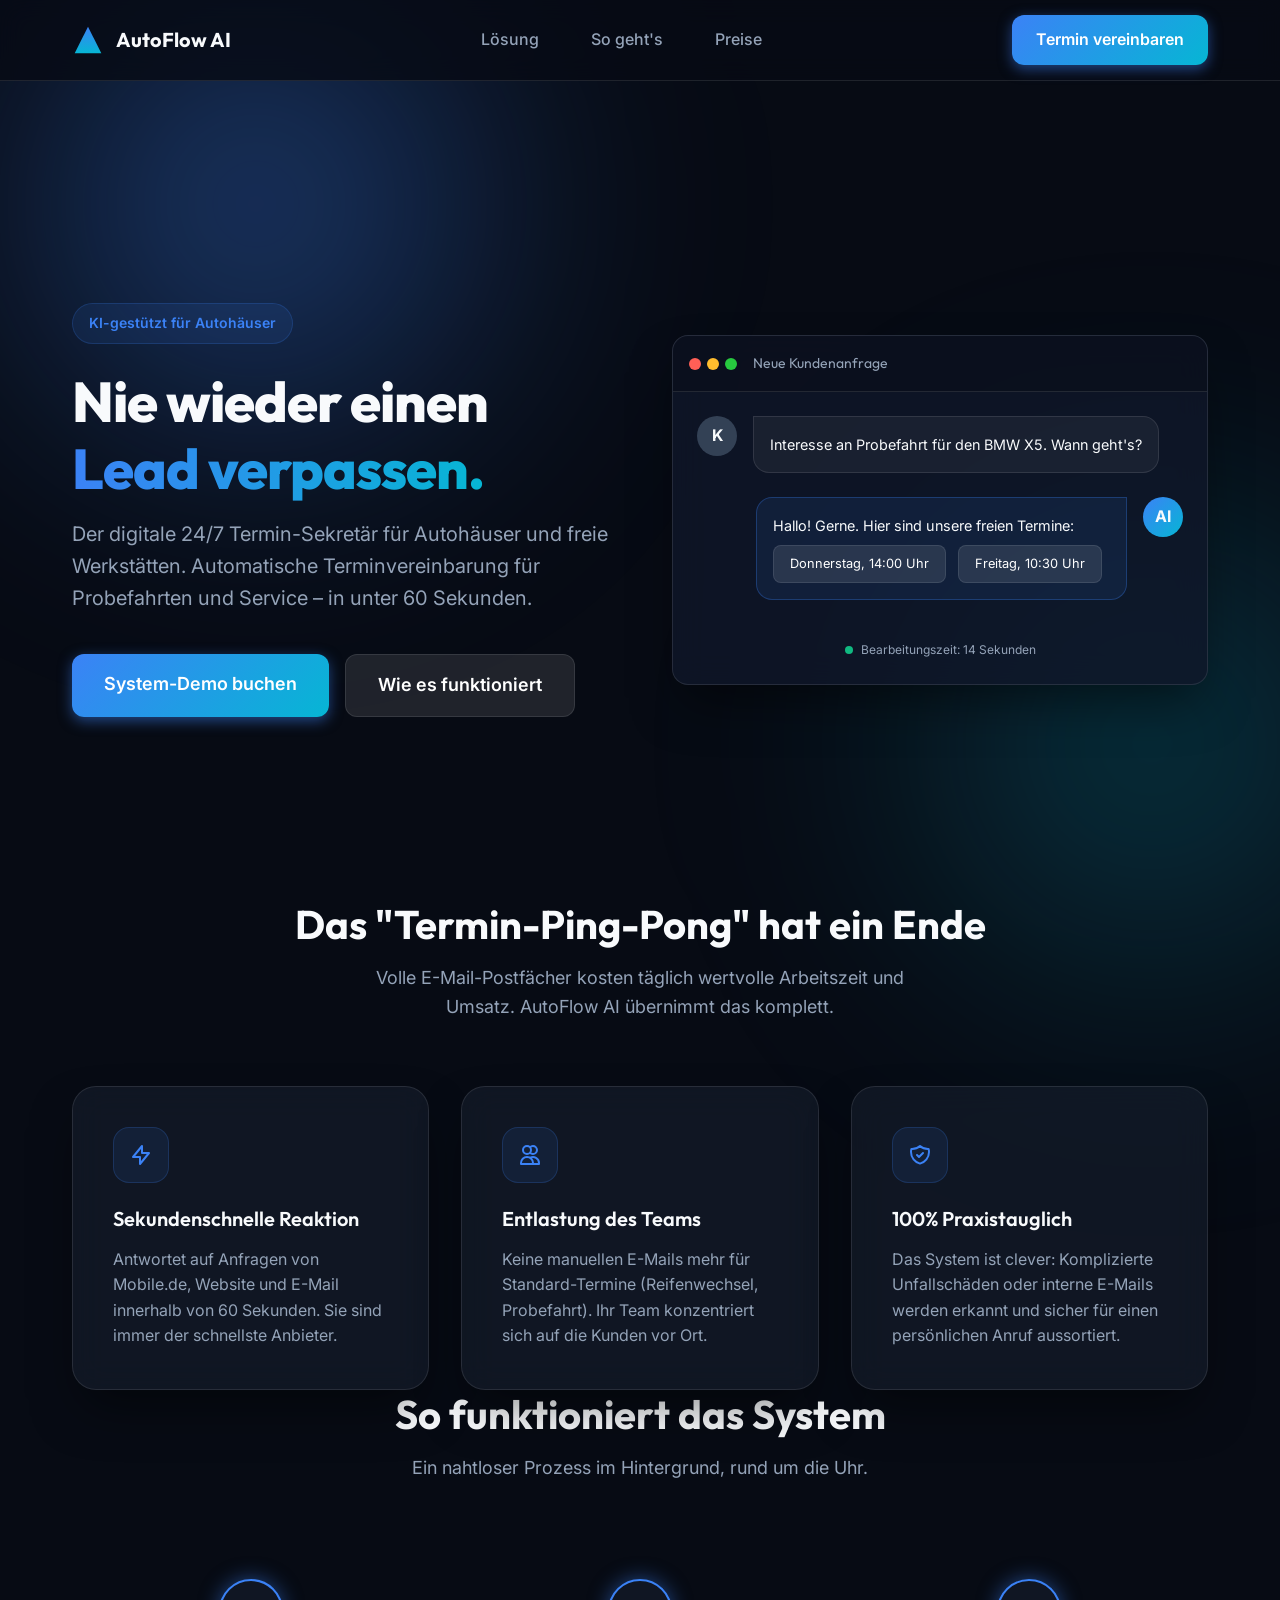
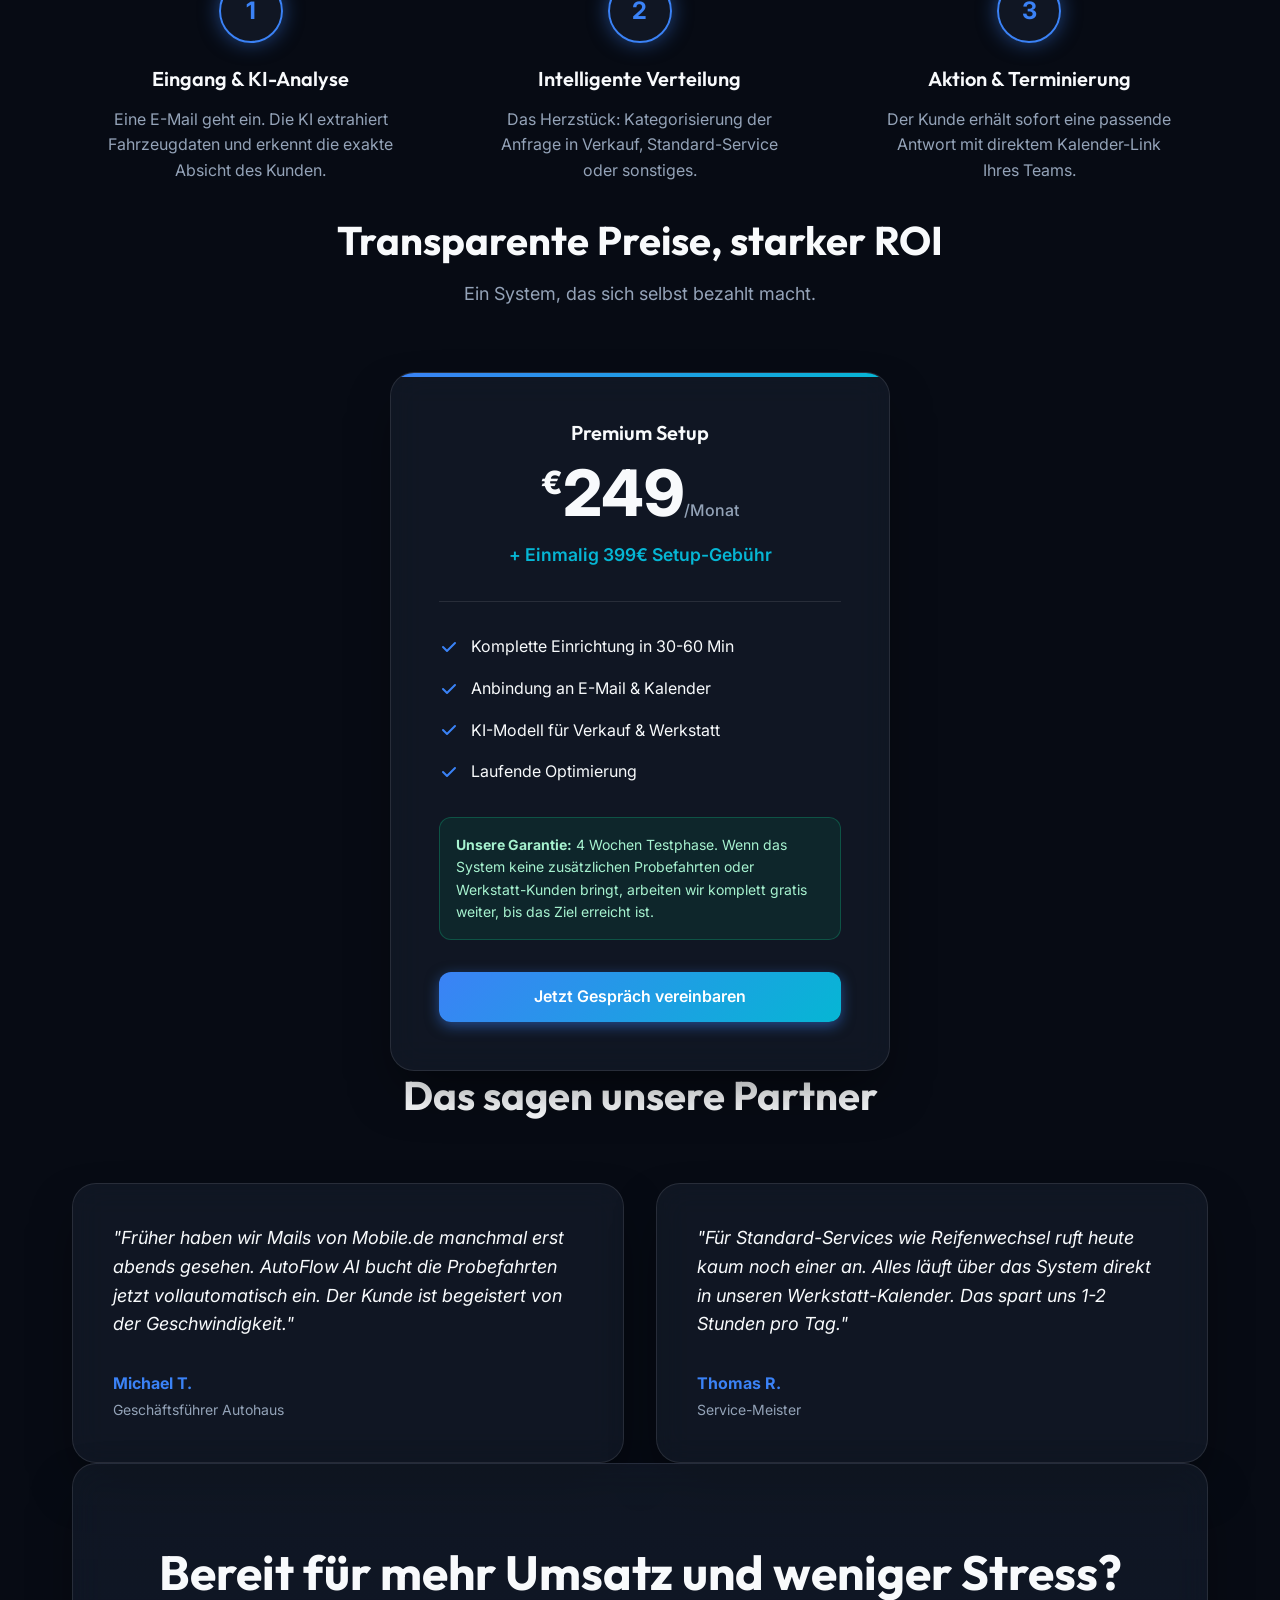
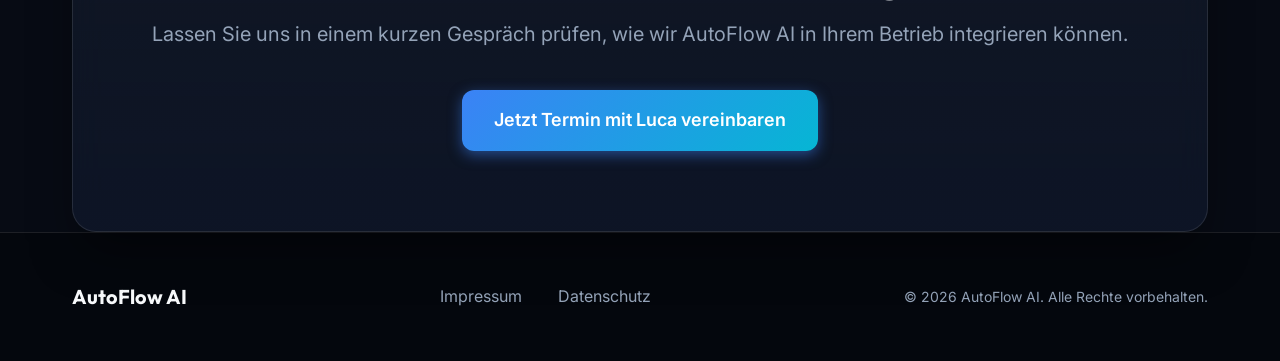
==== index.html @ 1776cad3 "SEO optimization and legal pages update" ====
<!DOCTYPE html>
<html lang="de">
<head>
    <meta charset="UTF-8">
    <meta name="viewport" content="width=device-width, initial-scale=1.0">
    <title>AutoFlow AI | Ihr digitaler 24/7 Termin-Sekretär</title>
    <meta name="description" content="AutoFlow AI ist die smarte Automatisierungslösung für Autohäuser und Meisterwerkstätten. Keine verlorenen Leads mehr durch intelligente E-Mail-Analysen.">
    <link rel="preconnect" href="https://fonts.googleapis.com">
    <link rel="preconnect" href="https://fonts.gstatic.com" crossorigin>
    <link href="https://fonts.googleapis.com/css2?family=Inter:wght@300;400;500;600;700&family=Outfit:wght@400;600;800&display=swap" rel="stylesheet">
    <link rel="stylesheet" href="style.css">

    <!-- SEO & Google Search Optimization -->
    <link rel="canonical" href="https://autoflow-ai.de">
    <script type="application/ld+json">
    {
      "@context": "https://schema.org",
      "@type": "Organization",
      "name": "AutoFlow AI",
      "alternateName": "Auto Flow AI",
      "url": "https://autoflow-ai.de",
      "logo": "https://autoflow-ai.de/autoflow_ai_logo.svg",
      "description": "AutoFlow AI ist die smarte Automatisierungslösung für Autohäuser und Meisterwerkstätten. Der digitale 24/7 Termin-Sekretär für automatische Terminvereinbarung.",
      "contactPoint": {
        "@type": "ContactPoint",
        "telephone": "",
        "contactType": "customer service",
        "areaServed": "DE",
        "availableLanguage": "German"
      },
      "sameAs": [
        "https://www.linkedin.com/company/autoflow-ai"
      ]
    }
    </script>
</head>
<body>
    <div class="blob-bg"></div>
    <div class="blob-bg blob-2"></div>

    <header class="navbar">
        <div class="container nav-container">
            <div class="logo">
                <svg width="32" height="32" viewBox="0 0 24 24" fill="none" xmlns="http://www.w3.org/2000/svg">
                    <path d="M12 2L2 22H22L12 2Z" fill="url(#paint0_linear)"/>
                    <defs>
                        <linearGradient id="paint0_linear" x1="12" y1="2" x2="12" y2="22" gradientUnits="userSpaceOnUse">
                            <stop stop-color="#3B82F6"/>
                            <stop offset="1" stop-color="#06B6D4"/>
                        </linearGradient>
                    </defs>
                </svg>
                <span>AutoFlow AI</span>
            </div>
            <nav class="nav-links">
                <a href="#loesung">Lösung</a>
                <a href="#funktion">So geht's</a>
                <a href="#preise">Preise</a>
            </nav>
            <a href="https://calendar.app.google/Ag5k2eun6pRYk6rY8" target="_blank" class="btn btn-primary">Termin vereinbaren</a>
        </div>
    </header>

    <main>
        <!-- Hero Section -->
        <section class="hero container">
            <div class="hero-content">
                <div class="badge">KI-gestützt für Autohäuser</div>
                <h1>Nie wieder einen <span class="text-gradient">Lead verpassen.</span></h1>
                <p>Der digitale 24/7 Termin-Sekretär für Autohäuser und freie Werkstätten. Automatische Terminvereinbarung für Probefahrten und Service – in unter 60 Sekunden.</p>
                <div class="hero-buttons">
                    <a href="https://calendar.app.google/Ag5k2eun6pRYk6rY8" target="_blank" class="btn btn-primary btn-large">System-Demo buchen</a>
                    <a href="#funktion" class="btn btn-secondary btn-large">Wie es funktioniert</a>
                </div>
            </div>
            <div class="hero-visual">
                <div class="glass-panel main-panel">
                    <div class="panel-header">
                        <div class="dots"><span></span><span></span><span></span></div>
                        <div class="title">Neue Kundenanfrage</div>
                    </div>
                    <div class="panel-body">
                        <div class="message incoming">
                            <div class="avatar">K</div>
                            <div class="text">Interesse an Probefahrt für den BMW X5. Wann geht's?</div>
                        </div>
                        <div class="message outgoing">
                            <div class="avatar ai">AI</div>
                            <div class="text">
                                Hallo! Gerne. Hier sind unsere freien Termine:<br>
                                <a href="#" class="inline-btn">Donnerstag, 14:00 Uhr</a>
                                <a href="#" class="inline-btn">Freitag, 10:30 Uhr</a>
                            </div>
                        </div>
                        <div class="status-indicator">
                            <span class="pulse"></span> Bearbeitungszeit: 14 Sekunden
                        </div>
                    </div>
                </div>
            </div>
        </section>

        <!-- Problem & Solution Section -->
        <section id="loesung" class="solution container">
            <div class="section-heading text-center">
                <h2>Das "Termin-Ping-Pong" hat ein Ende</h2>
                <p>Volle E-Mail-Postfächer kosten täglich wertvolle Arbeitszeit und Umsatz. AutoFlow AI übernimmt das komplett.</p>
            </div>
            
            <div class="grid features-grid">
                <div class="glass-card">
                    <div class="icon-wrapper">
                        <svg width="24" height="24" fill="none" stroke="currentColor" viewBox="0 0 24 24"><path stroke-linecap="round" stroke-linejoin="round" stroke-width="2" d="M13 10V3L4 14h7v7l9-11h-7z"></path></svg>
                    </div>
                    <h3>Sekundenschnelle Reaktion</h3>
                    <p>Antwortet auf Anfragen von Mobile.de, Website und E-Mail innerhalb von 60 Sekunden. Sie sind immer der schnellste Anbieter.</p>
                </div>
                <div class="glass-card">
                    <div class="icon-wrapper">
                        <svg width="24" height="24" fill="none" stroke="currentColor" viewBox="0 0 24 24"><path stroke-linecap="round" stroke-linejoin="round" stroke-width="2" d="M12 4.354a4 4 0 110 5.292M15 21H3v-1a6 6 0 0112 0v1zm0 0h6v-1a6 6 0 00-9-5.197M13 7a4 4 0 11-8 0 4 4 0 018 0z"></path></svg>
                    </div>
                    <h3>Entlastung des Teams</h3>
                    <p>Keine manuellen E-Mails mehr für Standard-Termine (Reifenwechsel, Probefahrt). Ihr Team konzentriert sich auf die Kunden vor Ort.</p>
                </div>
                <div class="glass-card">
                    <div class="icon-wrapper">
                        <svg width="24" height="24" fill="none" stroke="currentColor" viewBox="0 0 24 24"><path stroke-linecap="round" stroke-linejoin="round" stroke-width="2" d="M9 12l2 2 4-4m5.618-4.016A11.955 11.955 0 0112 2.944a11.955 11.955 0 01-8.618 3.04A12.02 12.02 0 003 9c0 5.591 3.824 10.29 9 11.622 5.176-1.332 9-6.03 9-11.622 0-1.042-.133-2.052-.382-3.016z"></path></svg>
                    </div>
                    <h3>100% Praxistauglich</h3>
                    <p>Das System ist clever: Komplizierte Unfallschäden oder interne E-Mails werden erkannt und sicher für einen persönlichen Anruf aussortiert.</p>
                </div>
            </div>
        </section>

        <!-- How it works -->
        <section id="funktion" class="how-it-works container">
            <div class="section-heading text-center">
                <h2>So funktioniert das System</h2>
                <p>Ein nahtloser Prozess im Hintergrund, rund um die Uhr.</p>
            </div>
            <div class="steps-container">
                <div class="step">
                    <div class="step-number">1</div>
                    <h3>Eingang & KI-Analyse</h3>
                    <p>Eine E-Mail geht ein. Die KI extrahiert Fahrzeugdaten und erkennt die exakte Absicht des Kunden.</p>
                </div>
                <div class="step">
                    <div class="step-number">2</div>
                    <h3>Intelligente Verteilung</h3>
                    <p>Das Herzstück: Kategorisierung der Anfrage in Verkauf, Standard-Service oder sonstiges.</p>
                </div>
                <div class="step">
                    <div class="step-number">3</div>
                    <h3>Aktion & Terminierung</h3>
                    <p>Der Kunde erhält sofort eine passende Antwort mit direktem Kalender-Link Ihres Teams.</p>
                </div>
            </div>
        </section>

        <!-- Pricing Section -->
        <section id="preise" class="pricing container">
            <div class="section-heading text-center">
                <h2>Transparente Preise, starker ROI</h2>
                <p>Ein System, das sich selbst bezahlt macht.</p>
            </div>
            
            <div class="pricing-card glass-card text-center">
                <div class="pricing-header">
                    <h3>Premium Setup</h3>
                    <div class="price"><span class="currency">€</span>249<span class="period">/Monat</span></div>
                    <div class="setup-fee">+ Einmalig 399€ Setup-Gebühr</div>
                </div>
                <ul class="pricing-features">
                    <li><svg width="20" height="20" fill="currentColor" viewBox="0 0 20 20"><path fill-rule="evenodd" d="M16.707 5.293a1 1 0 010 1.414l-8 8a1 1 0 01-1.414 0l-4-4a1 1 0 011.414-1.414L8 12.586l7.293-7.293a1 1 0 011.414 0z" clip-rule="evenodd"></path></svg> Komplette Einrichtung in 30-60 Min</li>
                    <li><svg width="20" height="20" fill="currentColor" viewBox="0 0 20 20"><path fill-rule="evenodd" d="M16.707 5.293a1 1 0 010 1.414l-8 8a1 1 0 01-1.414 0l-4-4a1 1 0 011.414-1.414L8 12.586l7.293-7.293a1 1 0 011.414 0z" clip-rule="evenodd"></path></svg> Anbindung an E-Mail & Kalender</li>
                    <li><svg width="20" height="20" fill="currentColor" viewBox="0 0 20 20"><path fill-rule="evenodd" d="M16.707 5.293a1 1 0 010 1.414l-8 8a1 1 0 01-1.414 0l-4-4a1 1 0 011.414-1.414L8 12.586l7.293-7.293a1 1 0 011.414 0z" clip-rule="evenodd"></path></svg> KI-Modell für Verkauf & Werkstatt</li>
                    <li><svg width="20" height="20" fill="currentColor" viewBox="0 0 20 20"><path fill-rule="evenodd" d="M16.707 5.293a1 1 0 010 1.414l-8 8a1 1 0 01-1.414 0l-4-4a1 1 0 011.414-1.414L8 12.586l7.293-7.293a1 1 0 011.414 0z" clip-rule="evenodd"></path></svg> Laufende Optimierung</li>
                </ul>
                <div class="guarantee-box">
                    <strong>Unsere Garantie:</strong> 4 Wochen Testphase. Wenn das System keine zusätzlichen Probefahrten oder Werkstatt-Kunden bringt, arbeiten wir komplett gratis weiter, bis das Ziel erreicht ist.
                </div>
                <a href="https://calendar.app.google/Ag5k2eun6pRYk6rY8" target="_blank" class="btn btn-primary btn-full">Jetzt Gespräch vereinbaren</a>
            </div>
        </section>

        <!-- Testimonials -->
        <section class="testimonials container">
            <div class="section-heading text-center">
                <h2>Das sagen unsere Partner</h2>
            </div>
            <div class="grid testimonial-grid">
                <div class="glass-card testimonial-card">
                    <p>"Früher haben wir Mails von Mobile.de manchmal erst abends gesehen. AutoFlow AI bucht die Probefahrten jetzt vollautomatisch ein. Der Kunde ist begeistert von der Geschwindigkeit."</p>
                    <div class="author">
                        <div class="author-info">
                            <strong>Michael T.</strong>
                            <span>Geschäftsführer Autohaus</span>
                        </div>
                    </div>
                </div>
                <div class="glass-card testimonial-card">
                    <p>"Für Standard-Services wie Reifenwechsel ruft heute kaum noch einer an. Alles läuft über das System direkt in unseren Werkstatt-Kalender. Das spart uns 1-2 Stunden pro Tag."</p>
                    <div class="author">
                        <div class="author-info">
                            <strong>Thomas R.</strong>
                            <span>Service-Meister</span>
                        </div>
                    </div>
                </div>
            </div>
        </section>

        <!-- CTA Section -->
        <section class="final-cta text-center container">
            <div class="glass-card cta-card">
                <h2>Bereit für mehr Umsatz und weniger Stress?</h2>
                <p>Lassen Sie uns in einem kurzen Gespräch prüfen, wie wir AutoFlow AI in Ihrem Betrieb integrieren können.</p>
                <a href="https://calendar.app.google/Ag5k2eun6pRYk6rY8" target="_blank" class="btn btn-primary btn-large cta-bounce">Jetzt Termin mit Luca vereinbaren</a>
            </div>
        </section>
    </main>

    <footer>
        <div class="container footer-content">
            <div class="logo">
                <span>AutoFlow AI</span>
            </div>
            <div class="footer-links">
                <a href="impressum.html">Impressum</a>
                <a href="datenschutz.html">Datenschutz</a>
            </div>
            <p>&copy; 2026 AutoFlow AI. Alle Rechte vorbehalten.</p>
        </div>
    </footer>
</body>
</html>
---- style.css ----
:root {
    --bg-dark: #070B14;
    --bg-panel: rgba(15, 23, 42, 0.6);
    --bg-card: rgba(30, 41, 59, 0.4);
    
    --text-main: #F8FAFC;
    --text-muted: #94A3B8;
    
    --accent-primary: #3B82F6;
    --accent-secondary: #06B6D4;
    --accent-glow: rgba(59, 130, 246, 0.5);
    
    --border-color: rgba(255, 255, 255, 0.1);
    --border-highlight: rgba(255, 255, 255, 0.2);
    
    --font-sans: 'Inter', sans-serif;
    --font-heading: 'Outfit', sans-serif;
}

* {
    margin: 0;
    padding: 0;
    box-sizing: border-box;
}

body {
    font-family: var(--font-sans);
    background-color: var(--bg-dark);
    color: var(--text-main);
    line-height: 1.6;
    overflow-x: hidden;
    position: relative;
}

/* Background Blobs */
.blob-bg {
    position: fixed;
    top: -20%;
    left: -10%;
    width: 60vw;
    height: 60vw;
    border-radius: 50%;
    background: radial-gradient(circle, var(--accent-glow) 0%, transparent 60%);
    filter: blur(120px);
    z-index: -1;
    pointer-events: none;
}

.blob-2 {
    top: 40%;
    left: auto;
    right: -20%;
    background: radial-gradient(circle, rgba(6, 182, 212, 0.3) 0%, transparent 60%);
}

.container {
    max-width: 1200px;
    margin: 0 auto;
    padding: 0 2rem;
}

/* Typography */
h1, h2, h3 {
    font-family: var(--font-heading);
    line-height: 1.2;
    margin-bottom: 1rem;
}

h1 {
    font-size: 3.5rem;
    font-weight: 800;
    letter-spacing: -1px;
}

h2 {
    font-size: 2.5rem;
    font-weight: 700;
}

h3 {
    font-size: 1.25rem;
    font-weight: 600;
}

.text-gradient {
    background: linear-gradient(to right, var(--accent-primary), var(--accent-secondary));
    -webkit-background-clip: text;
    -webkit-text-fill-color: transparent;
    display: inline-block;
}

.text-center {
    text-align: center;
}

.section-heading {
    margin-bottom: 4rem;
}

.section-heading p {
    color: var(--text-muted);
    font-size: 1.125rem;
    max-width: 600px;
    margin: 0 auto;
}

/* Glassmorphism */
.glass-card, .glass-panel {
    background: var(--bg-card);
    backdrop-filter: blur(16px);
    -webkit-backdrop-filter: blur(16px);
    border: 1px solid var(--border-color);
    border-radius: 1.5rem;
    box-shadow: 0 25px 50px -12px rgba(0, 0, 0, 0.5);
    transition: transform 0.3s ease, border-color 0.3s ease;
}

.glass-card:hover {
    transform: translateY(-5px);
    border-color: var(--border-highlight);
}

/* Buttons */
.btn {
    display: inline-block;
    padding: 0.75rem 1.5rem;
    border-radius: 0.75rem;
    font-weight: 600;
    text-decoration: none;
    transition: all 0.3s ease;
    cursor: pointer;
    font-family: var(--font-sans);
    border: none;
}

.btn-primary {
    background: linear-gradient(135deg, var(--accent-primary), var(--accent-secondary));
    color: white;
    box-shadow: 0 4px 14px 0 var(--accent-glow);
}

.btn-primary:hover {
    box-shadow: 0 6px 20px rgba(6, 182, 212, 0.6);
    transform: translateY(-2px);
}

.btn-secondary {
    background: rgba(255, 255, 255, 0.1);
    color: white;
    border: 1px solid var(--border-color);
}

.btn-secondary:hover {
    background: rgba(255, 255, 255, 0.15);
    border-color: var(--border-highlight);
}

.btn-large {
    padding: 1rem 2rem;
    font-size: 1.125rem;
}

.btn-full {
    width: 100%;
    text-align: center;
}

/* Navbar */
.navbar {
    position: fixed;
    top: 0;
    width: 100%;
    z-index: 100;
    background: rgba(7, 11, 20, 0.8);
    backdrop-filter: blur(12px);
    border-bottom: 1px solid var(--border-color);
}

.nav-container {
    display: flex;
    justify-content: space-between;
    align-items: center;
    height: 80px;
}

.logo {
    display: flex;
    align-items: center;
    gap: 0.75rem;
    font-family: var(--font-heading);
    font-size: 1.25rem;
    font-weight: 700;
}

.nav-links a {
    color: var(--text-muted);
    text-decoration: none;
    margin: 0 1.5rem;
    font-weight: 500;
    transition: color 0.2s;
}

.nav-links a:hover {
    color: var(--text-main);
}

/* Sections */
section {
    padding: 6rem 0;
}

/* Hero Section */
.hero {
    display: grid;
    grid-template-columns: 1fr 1fr;
    gap: 4rem;
    align-items: center;
    min-height: 100vh;
    padding-top: 120px;
}

.badge {
    display: inline-block;
    padding: 0.5rem 1rem;
    background: rgba(59, 130, 246, 0.1);
    color: var(--accent-primary);
    border: 1px solid rgba(59, 130, 246, 0.2);
    border-radius: 2rem;
    font-size: 0.875rem;
    font-weight: 600;
    margin-bottom: 1.5rem;
}

.hero p {
    color: var(--text-muted);
    font-size: 1.25rem;
    margin-bottom: 2.5rem;
}

.hero-buttons {
    display: flex;
    gap: 1rem;
}

/* Hero Mockup Panel */
.main-panel {
    border-radius: 1rem;
    overflow: hidden;
    background: rgba(15, 23, 42, 0.8);
}

.panel-header {
    background: rgba(0, 0, 0, 0.2);
    padding: 1rem;
    display: flex;
    align-items: center;
    border-bottom: 1px solid var(--border-color);
}

.dots {
    display: flex;
    gap: 6px;
}

.dots span {
    width: 12px;
    height: 12px;
    border-radius: 50%;
    background: #ff5f56;
}
.dots span:nth-child(2) { background: #ffbd2e; }
.dots span:nth-child(3) { background: #27c93f; }

.panel-header .title {
    margin-left: 1rem;
    font-size: 0.875rem;
    color: var(--text-muted);
    font-family: var(--font-heading);
}

.panel-body {
    padding: 1.5rem;
    display: flex;
    flex-direction: column;
    gap: 1.5rem;
}

.message {
    display: flex;
    gap: 1rem;
}

.message .avatar {
    width: 40px;
    height: 40px;
    border-radius: 50%;
    background: #334155;
    display: flex;
    align-items: center;
    justify-content: center;
    font-weight: bold;
    flex-shrink: 0;
}

.message .avatar.ai {
    background: linear-gradient(135deg, var(--accent-primary), var(--accent-secondary));
}

.message .text {
    background: rgba(255, 255, 255, 0.05);
    padding: 1rem;
    border-radius: 0 1rem 1rem 1rem;
    font-size: 0.9rem;
    border: 1px solid var(--border-color);
}

.message.outgoing {
    flex-direction: row-reverse;
}

.message.outgoing .text {
    border-radius: 1rem 0 1rem 1rem;
    background: rgba(59, 130, 246, 0.1);
    border-color: rgba(59, 130, 246, 0.3);
}

.inline-btn {
    display: inline-block;
    padding: 0.5rem 1rem;
    background: rgba(255,255,255,0.1);
    border-radius: 0.5rem;
    text-decoration: none;
    color: white;
    margin-top: 0.5rem;
    margin-right: 0.5rem;
    font-size: 0.8rem;
    border: 1px solid var(--border-color);
}

.inline-btn:hover {
    background: var(--accent-primary);
    border-color: var(--accent-primary);
}

.status-indicator {
    display: flex;
    align-items: center;
    gap: 0.5rem;
    font-size: 0.75rem;
    color: var(--text-muted);
    align-self: center;
    margin-top: 1rem;
}

.pulse {
    width: 8px;
    height: 8px;
    background: #10B981;
    border-radius: 50%;
    box-shadow: 0 0 0 0 rgba(16, 185, 129, 0.7);
    animation: pulse 2s infinite;
}

@keyframes pulse {
    0% { box-shadow: 0 0 0 0 rgba(16, 185, 129, 0.7); }
    70% { box-shadow: 0 0 0 10px rgba(16, 185, 129, 0); }
    100% { box-shadow: 0 0 0 0 rgba(16, 185, 129, 0); }
}

/* Grid Layouts */
.grid {
    display: grid;
    gap: 2rem;
}

.features-grid {
    grid-template-columns: repeat(3, 1fr);
}

.glass-card {
    padding: 2.5rem;
}

.icon-wrapper {
    width: 56px;
    height: 56px;
    background: rgba(59, 130, 246, 0.1);
    border-radius: 1rem;
    display: flex;
    align-items: center;
    justify-content: center;
    color: var(--accent-primary);
    margin-bottom: 1.5rem;
    border: 1px solid rgba(59, 130, 246, 0.2);
}

.glass-card p {
    color: var(--text-muted);
}

/* How it works */
.steps-container {
    display: grid;
    grid-template-columns: repeat(3, 1fr);
    gap: 2rem;
    position: relative;
}

.step {
    text-align: center;
    position: relative;
    padding: 2rem;
}

.step-number {
    width: 64px;
    height: 64px;
    background: var(--bg-card);
    border: 2px solid var(--accent-primary);
    border-radius: 50%;
    display: flex;
    align-items: center;
    justify-content: center;
    font-size: 1.5rem;
    font-weight: 700;
    margin: 0 auto 1.5rem;
    color: var(--accent-primary);
    box-shadow: 0 0 20px var(--accent-glow);
}

.step p {
    color: var(--text-muted);
}

/* Pricing */
.pricing-card {
    max-width: 500px;
    margin: 0 auto;
    padding: 3rem;
    position: relative;
    overflow: hidden;
}

.pricing-card::before {
    content: '';
    position: absolute;
    top: 0;
    left: 0;
    right: 0;
    height: 4px;
    background: linear-gradient(to right, var(--accent-primary), var(--accent-secondary));
}

.pricing-header {
    margin-bottom: 2rem;
    padding-bottom: 2rem;
    border-bottom: 1px solid var(--border-color);
}

.pricing-header .price {
    font-size: 4rem;
    font-weight: 800;
    color: var(--text-main);
    line-height: 1;
    margin: 1rem 0;
}

.price .currency {
    font-size: 2rem;
    vertical-align: super;
}

.price .period {
    font-size: 1rem;
    color: var(--text-muted);
    font-weight: 500;
}

.setup-fee {
    color: var(--accent-secondary);
    font-weight: 600;
    font-size: 1.1rem;
}

.pricing-features {
    list-style: none;
    text-align: left;
    margin-bottom: 2rem;
}

.pricing-features li {
    display: flex;
    align-items: center;
    gap: 0.75rem;
    margin-bottom: 1rem;
    color: var(--text-main);
}

.pricing-features svg {
    color: var(--accent-primary);
    flex-shrink: 0;
}

.guarantee-box {
    background: rgba(16, 185, 129, 0.1);
    border: 1px solid rgba(16, 185, 129, 0.3);
    padding: 1rem;
    border-radius: 0.75rem;
    font-size: 0.875rem;
    color: #A7F3D0;
    margin-bottom: 2rem;
    text-align: left;
}

/* Testimonials */
.testimonial-grid {
    grid-template-columns: repeat(2, 1fr);
}

.testimonial-card p {
    font-size: 1.125rem;
    font-style: italic;
    margin-bottom: 2rem;
    color: var(--text-main);
}

.author {
    display: flex;
    align-items: center;
    gap: 1rem;
}

.author-info strong {
    display: block;
    color: var(--accent-primary);
}

.author-info span {
    font-size: 0.875rem;
    color: var(--text-muted);
}

/* CTA */
.cta-card {
    padding: 5rem 2rem;
    background: linear-gradient(180deg, var(--bg-card) 0%, rgba(15, 23, 42, 0.8) 100%);
}

.cta-card h2 {
    font-size: 3rem;
}

.cta-card p {
    font-size: 1.25rem;
    color: var(--text-muted);
    margin-bottom: 2.5rem;
}

.cta-bounce {
    animation: bounce 2s infinite;
}

@keyframes bounce {
    0%, 20%, 50%, 80%, 100% { transform: translateY(0); }
    40% { transform: translateY(-10px); }
    60% { transform: translateY(-5px); }
}

/* Footer */
footer {
    border-top: 1px solid var(--border-color);
    padding: 3rem 0;
    background: #04070D;
}

.footer-content {
    display: flex;
    justify-content: space-between;
    align-items: center;
}

.footer-links a {
    color: var(--text-muted);
    text-decoration: none;
    margin: 0 1rem;
}

.footer-links a:hover {
    color: var(--text-main);
}

footer p {
    color: var(--text-muted);
    font-size: 0.875rem;
}

/* Responsive */
@media (max-width: 992px) {
    .hero {
        grid-template-columns: 1fr;
        text-align: center;
    }
    
    .hero-content {
        order: 1;
    }
    
    .hero-visual {
        order: 2;
    }
    
    .hero-buttons {
        justify-content: center;
    }
    
    .badge {
        margin: 0 auto 1.5rem;
    }
    
    h1 {
        font-size: 3rem;
    }
    
    .features-grid, .testimonial-grid {
        grid-template-columns: 1fr;
    }
    
    .steps-container {
        grid-template-columns: 1fr;
    }
    
    .step::after {
        display: none;
    }
}

@media (max-width: 768px) {
    .nav-links {
        display: none;
    }
    
    h1 {
        font-size: 2.5rem;
    }
    
    h2 {
        font-size: 2rem;
    }
    
    .footer-content {
        flex-direction: column;
        gap: 1.5rem;
        text-align: center;
    }
}
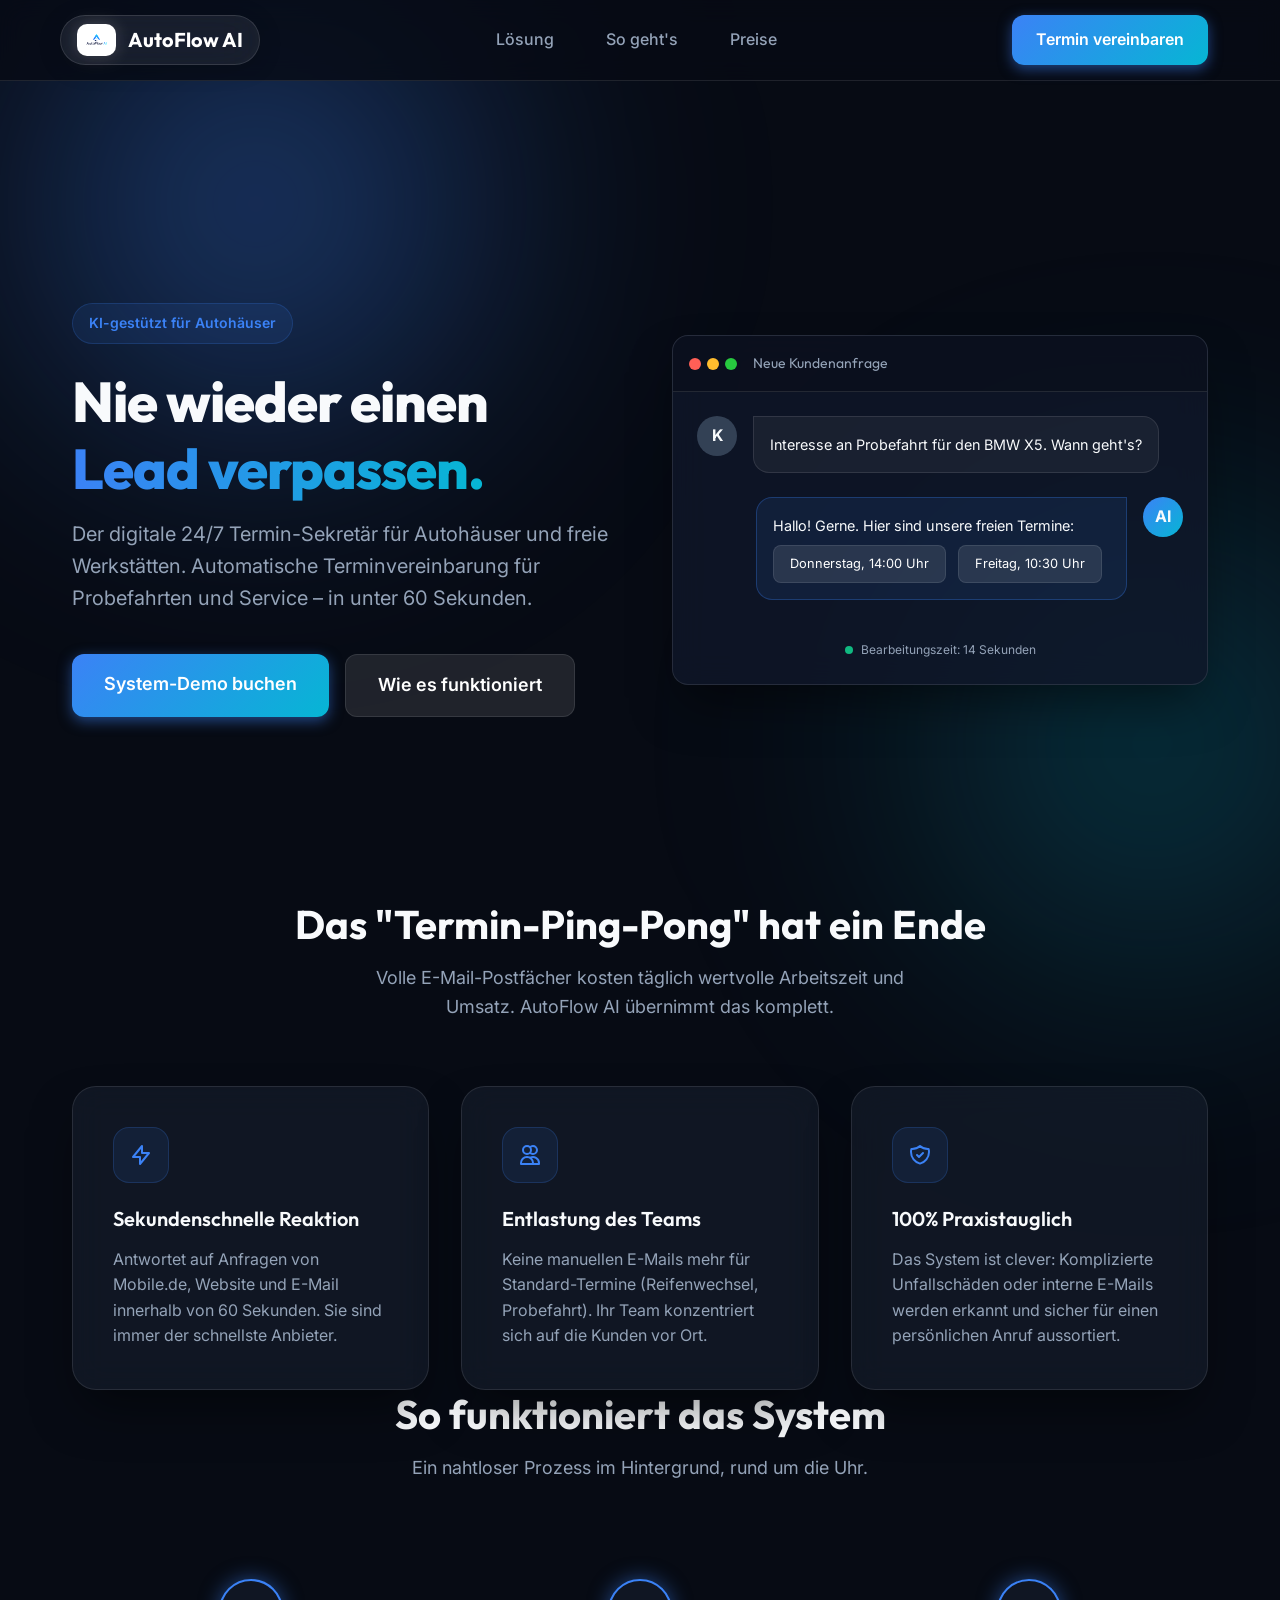
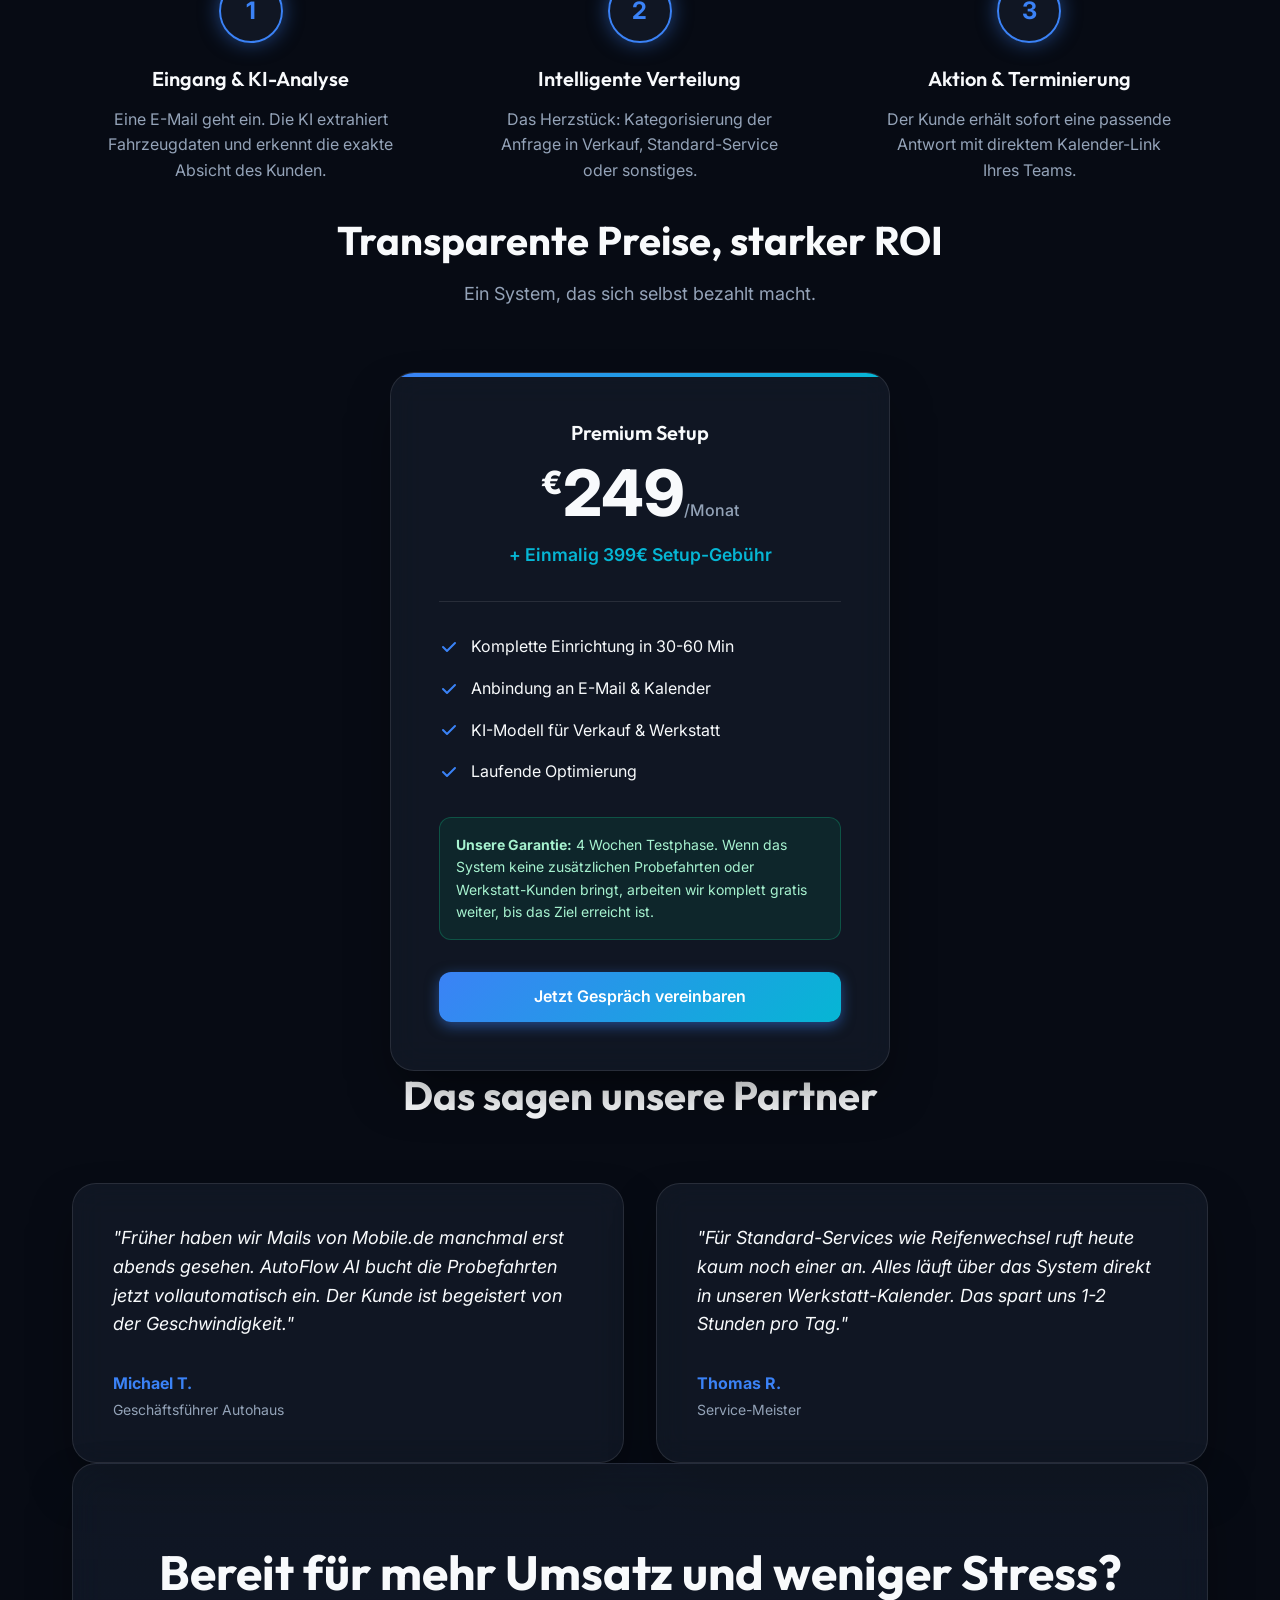
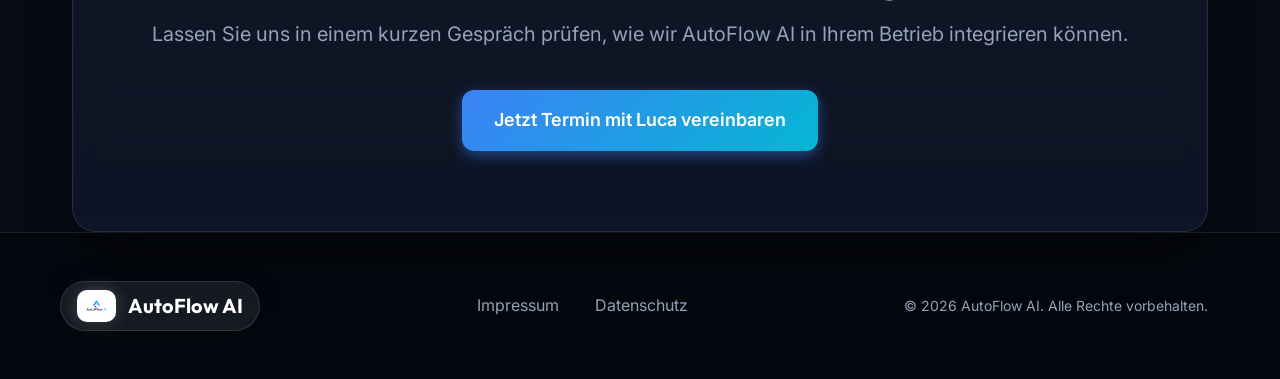
==== commit 2270ad1b: "Integrate premium glass-pill logo design and transparent PNG logo" ====
--- a/index.html
+++ b/index.html
@@ -40,18 +40,10 @@
 
     <header class="navbar">
         <div class="container nav-container">
-            <div class="logo">
-                <svg width="32" height="32" viewBox="0 0 24 24" fill="none" xmlns="http://www.w3.org/2000/svg">
-                    <path d="M12 2L2 22H22L12 2Z" fill="url(#paint0_linear)"/>
-                    <defs>
-                        <linearGradient id="paint0_linear" x1="12" y1="2" x2="12" y2="22" gradientUnits="userSpaceOnUse">
-                            <stop stop-color="#3B82F6"/>
-                            <stop offset="1" stop-color="#06B6D4"/>
-                        </linearGradient>
-                    </defs>
-                </svg>
+            <a href="/" class="logo">
+                <img src="logo.png" alt="AutoFlow AI" class="logo-img">
                 <span>AutoFlow AI</span>
-            </div>
+            </a>
             <nav class="nav-links">
                 <a href="#loesung">Lösung</a>
                 <a href="#funktion">So geht's</a>
@@ -222,9 +214,10 @@
 
     <footer>
         <div class="container footer-content">
-            <div class="logo">
+            <a href="/" class="logo">
+                <img src="logo.png" alt="AutoFlow AI" class="logo-img">
                 <span>AutoFlow AI</span>
-            </div>
+            </a>
             <div class="footer-links">
                 <a href="impressum.html">Impressum</a>
                 <a href="datenschutz.html">Datenschutz</a>
--- a/style.css
+++ b/style.css
@@ -186,10 +186,45 @@
 .logo {
     display: flex;
     align-items: center;
-    gap: 0.75rem;
+    gap: 12px;
     font-family: var(--font-heading);
     font-size: 1.25rem;
     font-weight: 700;
+    color: #fff;
+    padding: 8px 16px;
+    margin-left: -12px;
+    border-radius: 100px;
+    background: rgba(255, 255, 255, 0.08);
+    backdrop-filter: blur(20px) saturate(180%);
+    -webkit-backdrop-filter: blur(20px) saturate(180%);
+    border: 1px solid rgba(255, 255, 255, 0.12);
+    box-shadow: 0 4px 24px -1px rgba(0, 0, 0, 0.2);
+    transition: all 0.4s cubic-bezier(0.4, 0, 0.2, 1);
+    text-decoration: none;
+}
+
+.logo:hover {
+    background: rgba(255, 255, 255, 0.12);
+    border-color: rgba(255, 255, 255, 0.2);
+    transform: translateY(-2px);
+    box-shadow: 0 12px 32px -4px rgba(0, 0, 0, 0.3);
+}
+
+.logo-img {
+    height: 32px;
+    width: auto;
+    filter: brightness(1.1) drop-shadow(0 0 8px rgba(255, 255, 255, 0.2));
+    background: white;
+    padding: 5px;
+    border-radius: 10px;
+    box-shadow: 0 4px 12px rgba(0, 0, 0, 0.1);
+    transition: all 0.4s cubic-bezier(0.4, 0, 0.2, 1);
+}
+
+.logo:hover .logo-img {
+    transform: scale(1.1) rotate(-3deg);
+    filter: brightness(1.2) drop-shadow(0 0 12px rgba(255, 255, 255, 0.4));
+    box-shadow: 0 8px 20px rgba(0, 0, 0, 0.2);
 }
 
 .nav-links a {
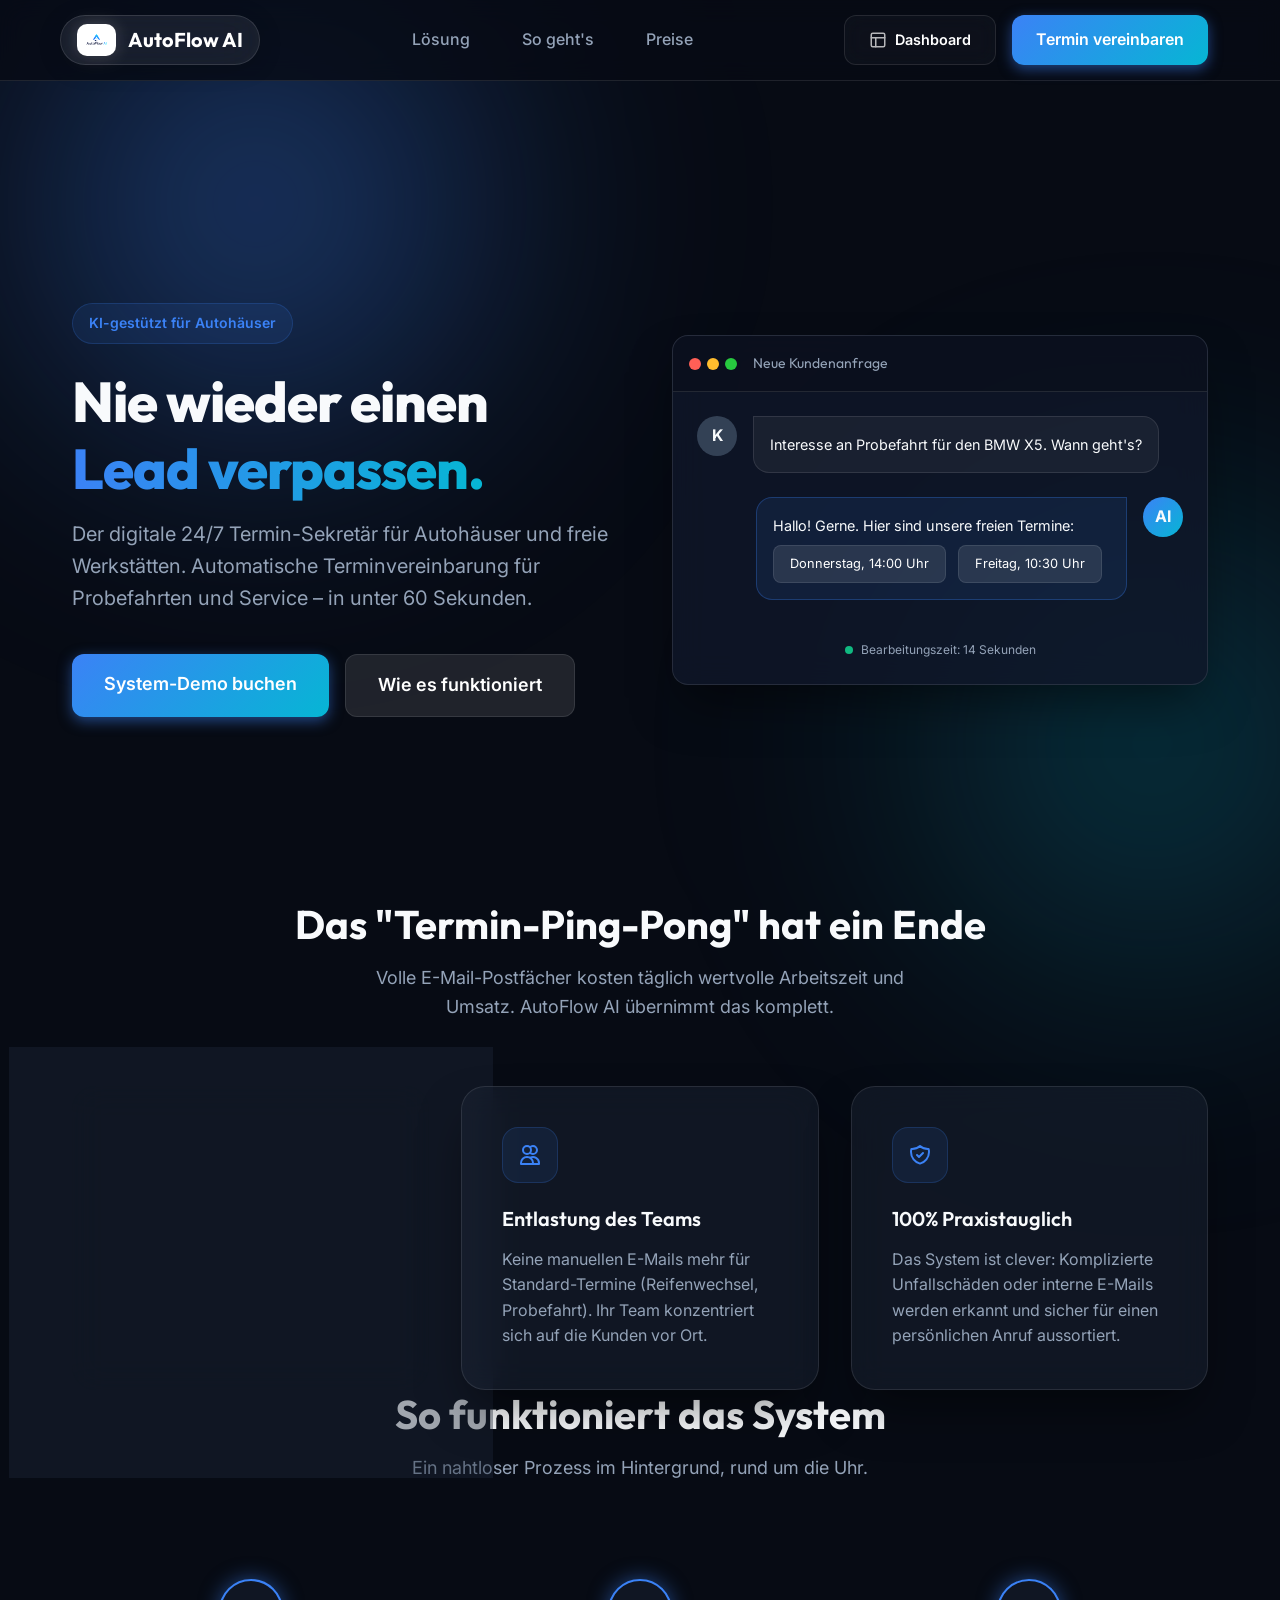
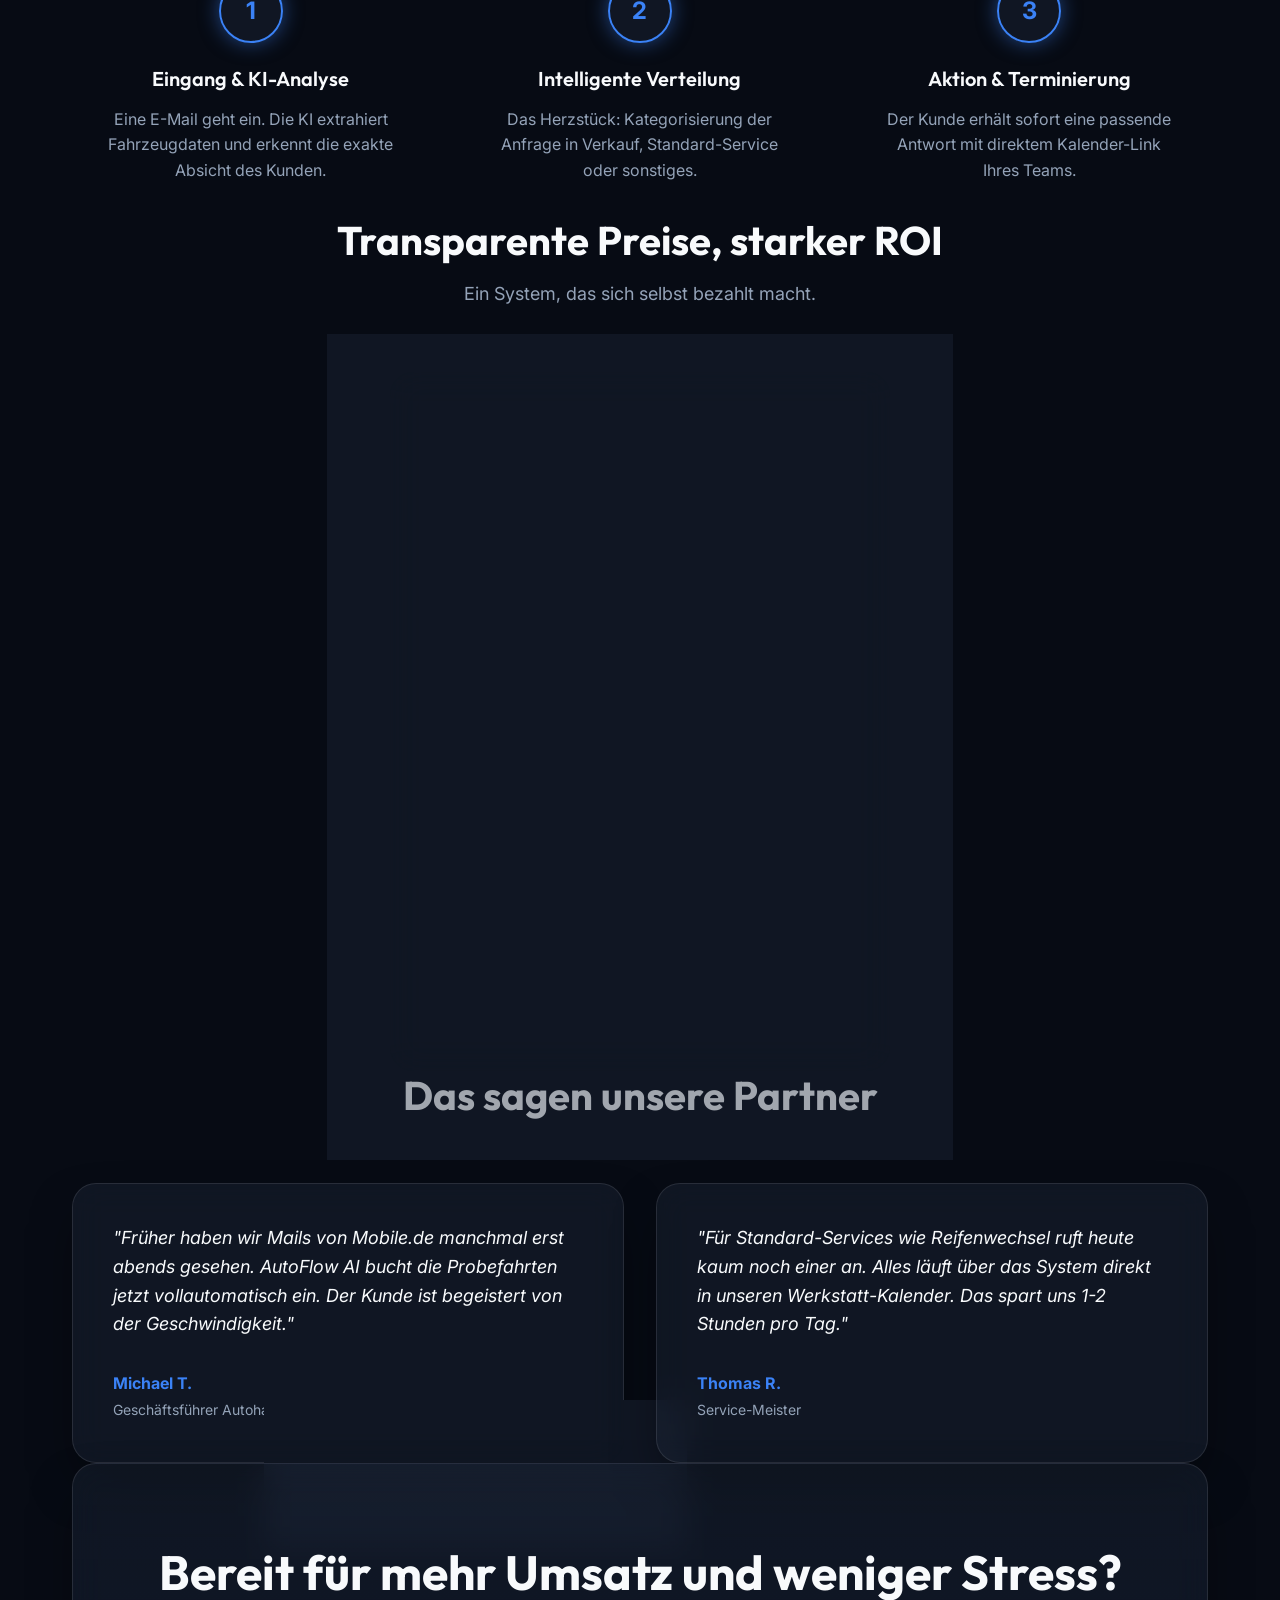
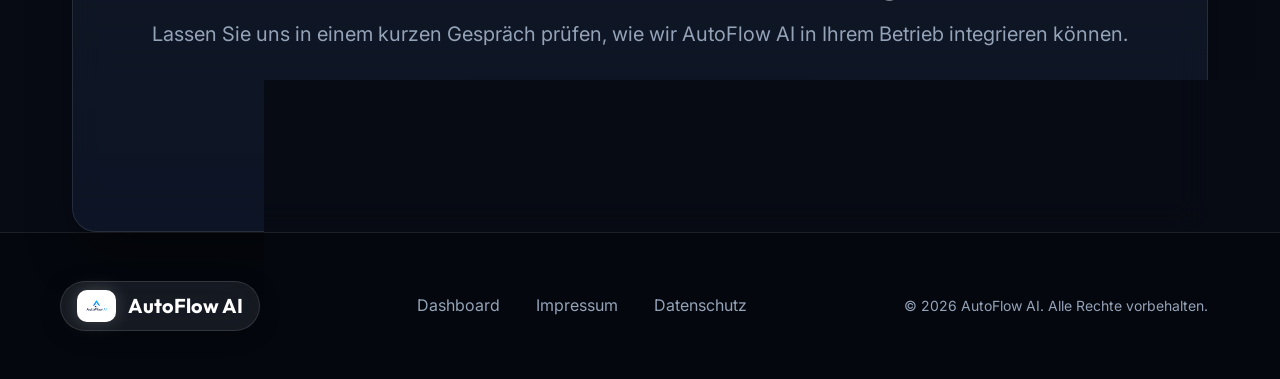
==== commit 5de95ceb: "Add elegant Dashboard button to navbar and footer" ====
--- a/index.html
+++ b/index.html
@@ -49,7 +49,13 @@
                 <a href="#funktion">So geht's</a>
                 <a href="#preise">Preise</a>
             </nav>
-            <a href="https://calendar.app.google/Ag5k2eun6pRYk6rY8" target="_blank" class="btn btn-primary">Termin vereinbaren</a>
+            <div class="nav-right">
+                <a href="https://dashboard.autoflow-ai.de" class="btn btn-dashboard">
+                    <svg width="18" height="18" viewBox="0 0 24 24" fill="none" stroke="currentColor" stroke-width="2" stroke-linecap="round" stroke-linejoin="round"><rect x="3" y="3" width="18" height="18" rx="2" ry="2"></rect><line x1="3" y1="9" x2="21" y2="9"></line><line x1="9" y1="21" x2="9" y2="9"></line></svg>
+                    Dashboard
+                </a>
+                <a href="https://calendar.app.google/Ag5k2eun6pRYk6rY8" target="_blank" class="btn btn-primary">Termin vereinbaren</a>
+            </div>
         </div>
     </header>
 
@@ -219,6 +225,7 @@
                 <span>AutoFlow AI</span>
             </a>
             <div class="footer-links">
+                <a href="https://dashboard.autoflow-ai.de">Dashboard</a>
                 <a href="impressum.html">Impressum</a>
                 <a href="datenschutz.html">Datenschutz</a>
             </div>
--- a/style.css
+++ b/style.css
@@ -165,6 +165,28 @@
     text-align: center;
 }
 
+.btn-dashboard {
+    background: rgba(255, 255, 255, 0.03);
+    backdrop-filter: blur(10px);
+    -webkit-backdrop-filter: blur(10px);
+    border: 1px solid rgba(255, 255, 255, 0.1);
+    color: white;
+    display: flex;
+    align-items: center;
+    gap: 8px;
+    font-size: 0.9rem;
+}
+
+.btn-dashboard:hover {
+    background: rgba(255, 255, 255, 0.08);
+    border-color: rgba(255, 255, 255, 0.2);
+    transform: translateY(-2px);
+}
+
+.btn-dashboard svg {
+    opacity: 0.7;
+}
+
 /* Navbar */
 .navbar {
     position: fixed;
@@ -181,6 +203,12 @@
     justify-content: space-between;
     align-items: center;
     height: 80px;
+}
+
+.nav-right {
+    display: flex;
+    align-items: center;
+    gap: 1rem;
 }
 
 .logo {
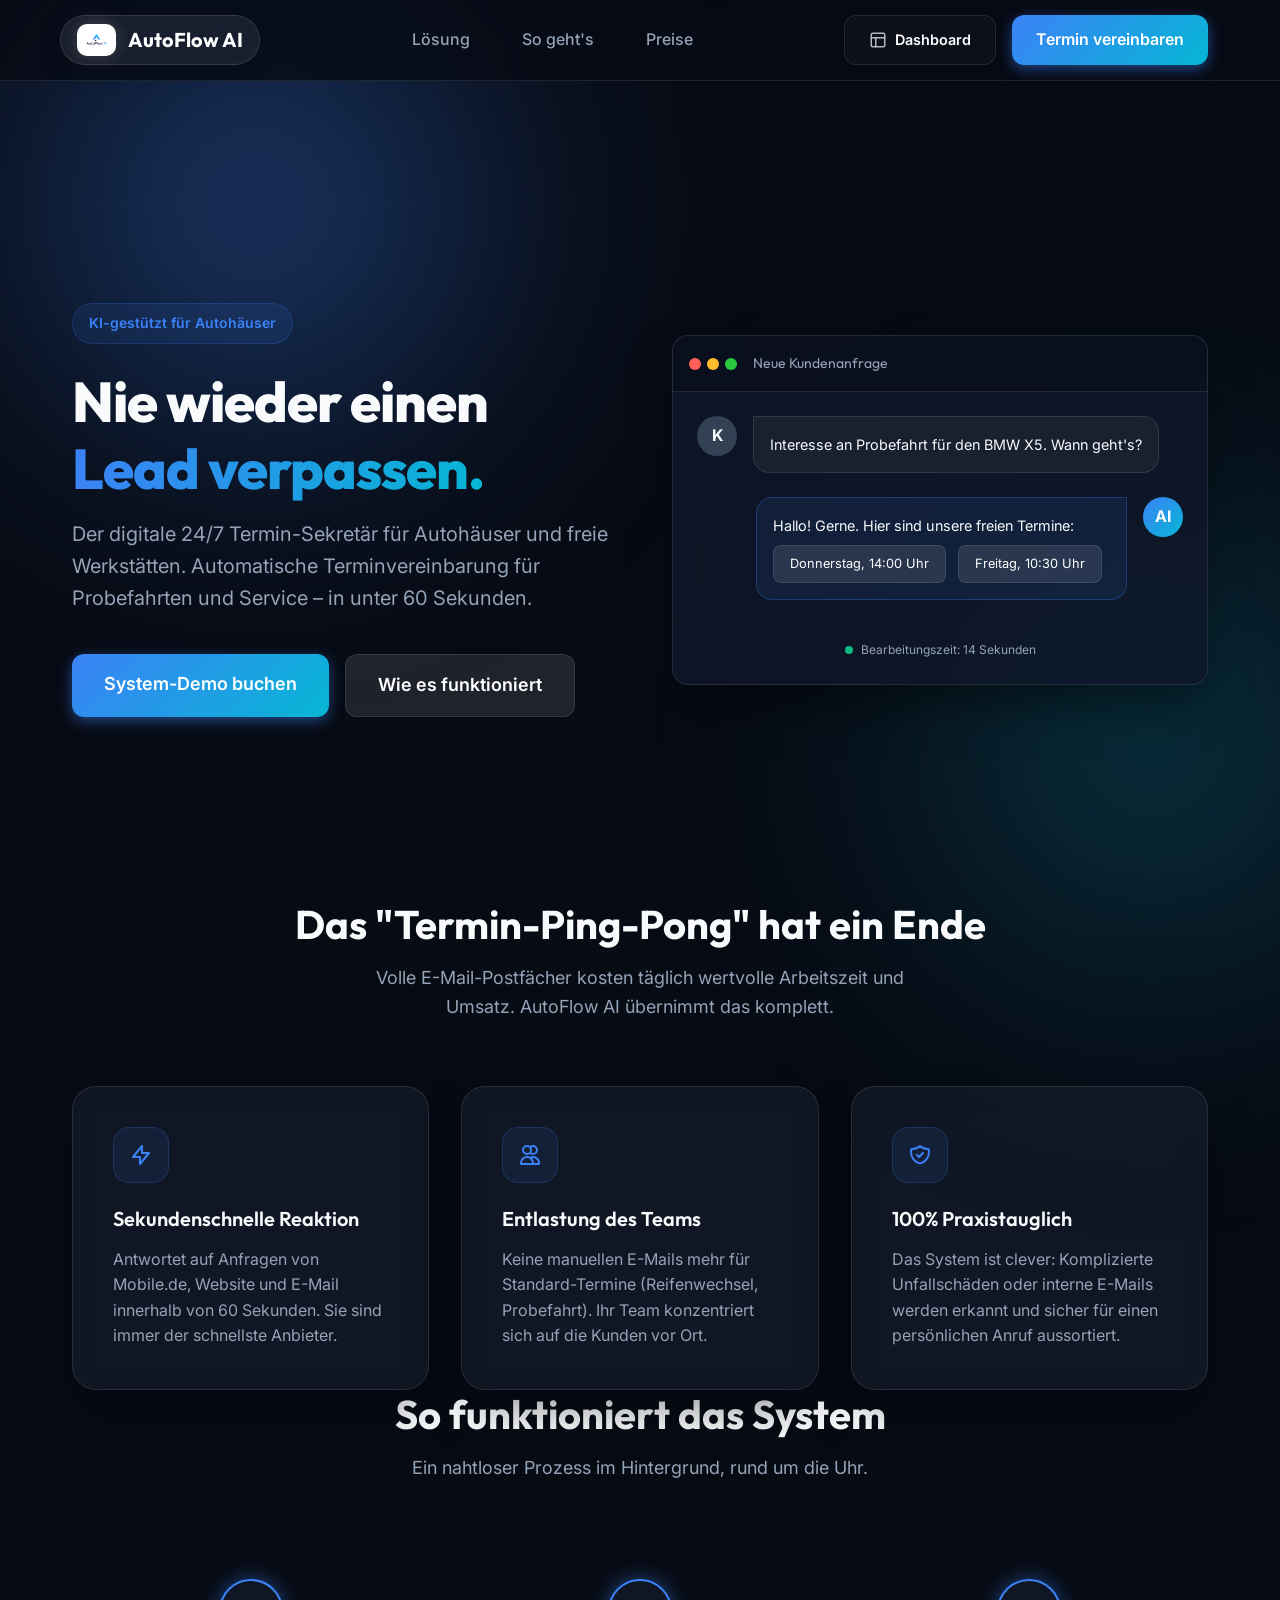
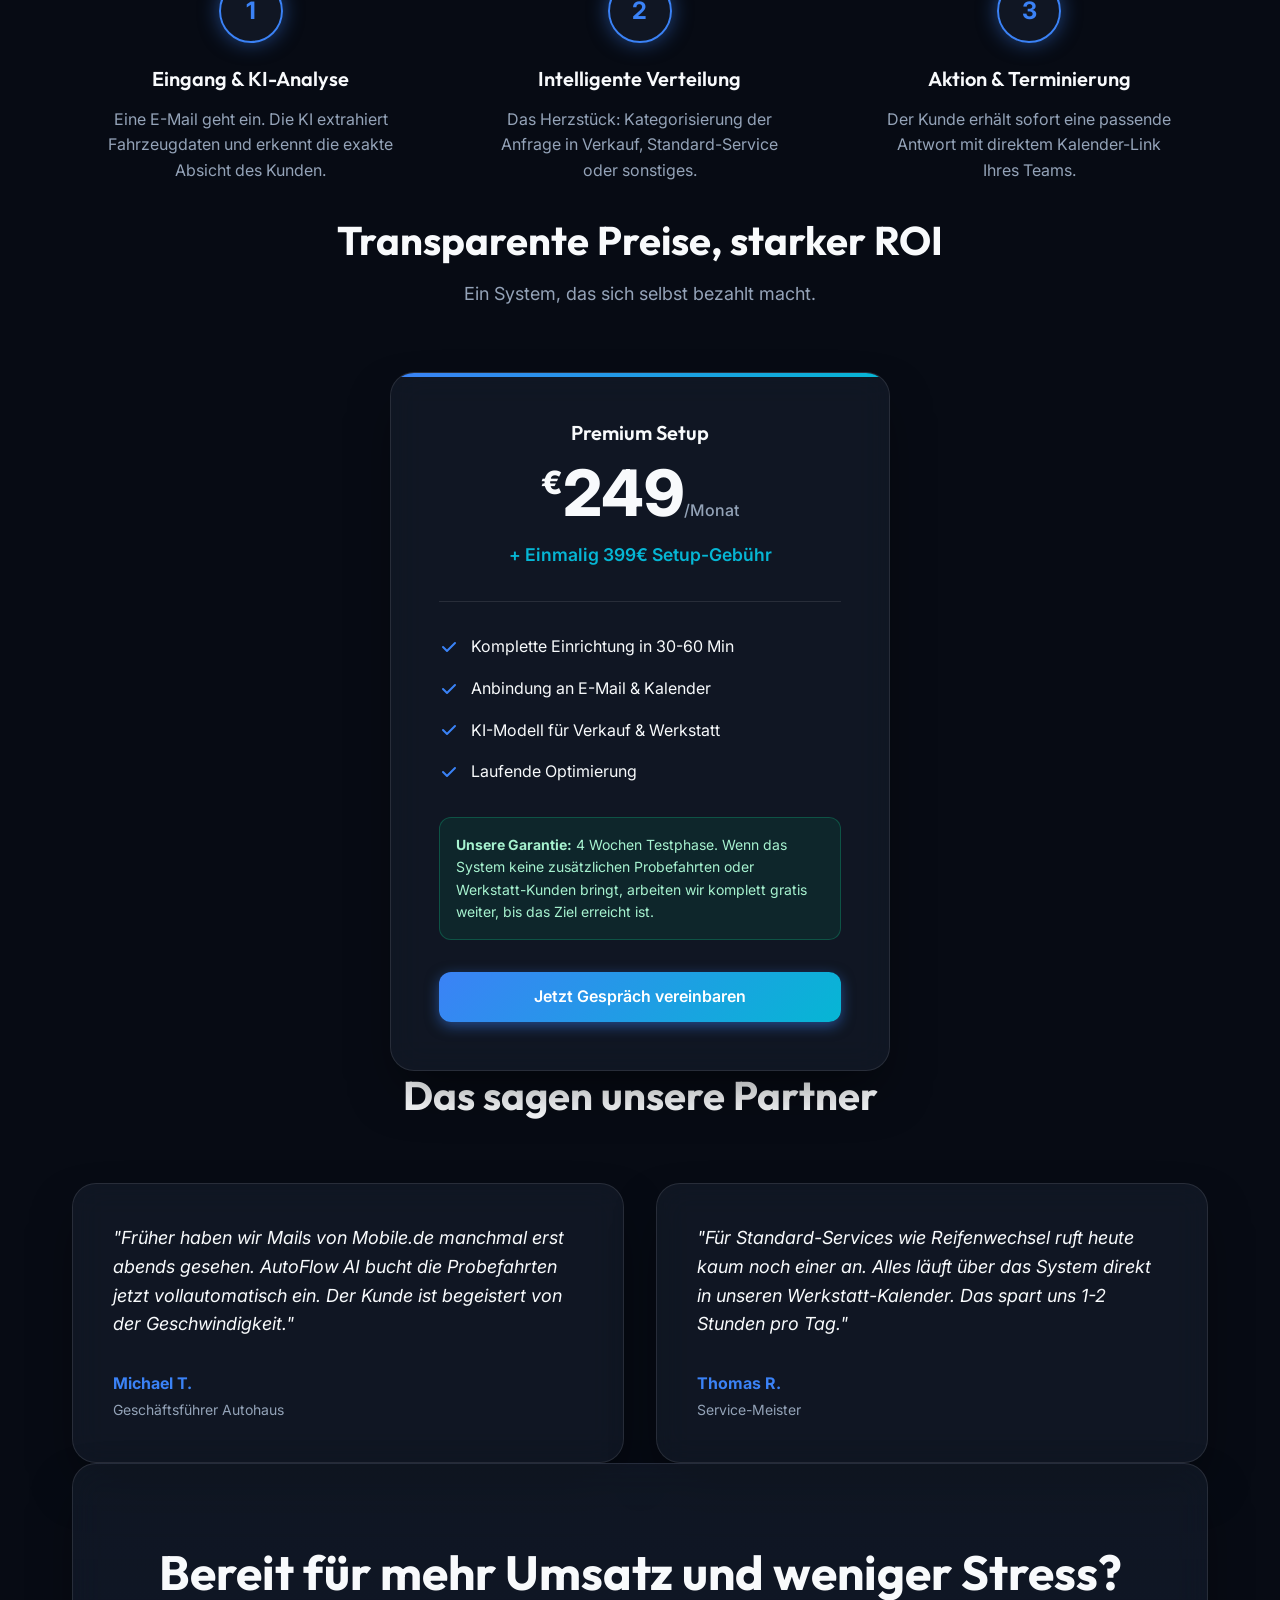
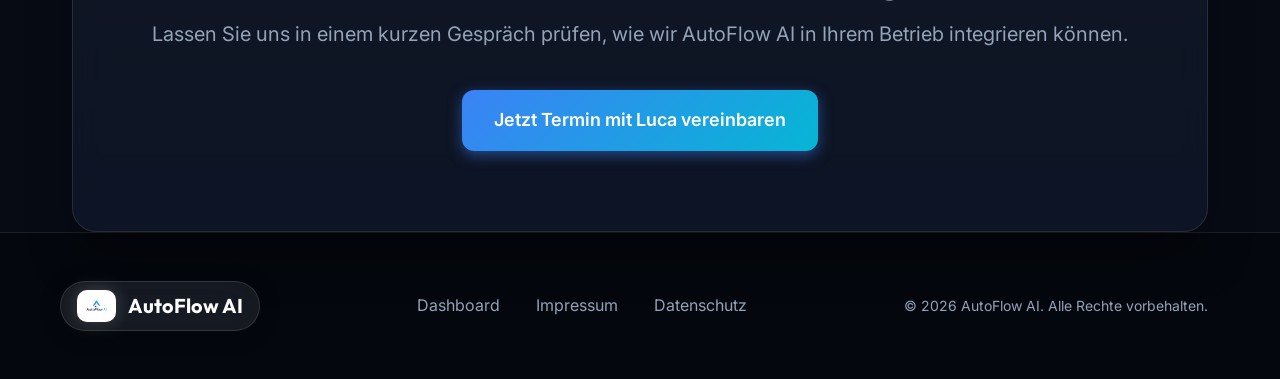
==== commit 4f7ae327: "feat: Add favicon, clean tab title, and improve SEO meta tags - Generated all favicon sizes (16, 32," ====
--- a/index.html
+++ b/index.html
@@ -3,8 +3,32 @@
 <head>
     <meta charset="UTF-8">
     <meta name="viewport" content="width=device-width, initial-scale=1.0">
-    <title>AutoFlow AI | Ihr digitaler 24/7 Termin-Sekretär</title>
+    <title>AutoFlow AI</title>
     <meta name="description" content="AutoFlow AI ist die smarte Automatisierungslösung für Autohäuser und Meisterwerkstätten. Keine verlorenen Leads mehr durch intelligente E-Mail-Analysen.">
+    <meta name="keywords" content="AutoFlow AI, KI Terminplaner Autohaus, Automatisierung Autohaus, Termin-Sekretär, Werkstatt Kalender Automatisierung, Lead Management Autohaus, Probefahrt automatische Buchung, KI Werkstatt Software, Autohaus Digitalisierung">
+    
+    <!-- Open Graph / Facebook -->
+    <meta property="og:type" content="website">
+    <meta property="og:url" content="https://autoflow-ai.de/">
+    <meta property="og:title" content="AutoFlow AI">
+    <meta property="og:description" content="AutoFlow AI ist die smarte Automatisierungslösung für Autohäuser und Meisterwerkstätten. Keine verlorenen Leads mehr durch intelligente E-Mail-Analysen.">
+    <meta property="og:image" content="https://autoflow-ai.de/logo.png">
+
+    <!-- Twitter -->
+    <meta property="twitter:card" content="summary_large_image">
+    <meta property="twitter:url" content="https://autoflow-ai.de/">
+    <meta property="twitter:title" content="AutoFlow AI">
+    <meta property="twitter:description" content="AutoFlow AI ist die smarte Automatisierungslösung für Autohäuser und Meisterwerkstätten. Keine verlorenen Leads mehr durch intelligente E-Mail-Analysen.">
+    <meta property="twitter:image" content="https://autoflow-ai.de/logo.png">
+
+    <!-- Favicon Configuration -->
+    <link rel="icon" type="image/png" sizes="16x16" href="favicon-16x16.png">
+    <link rel="icon" type="image/png" sizes="32x32" href="favicon-32x32.png">
+    <link rel="icon" type="image/png" sizes="48x48" href="favicon-48x48.png">
+    <link rel="shortcut icon" href="favicon.ico" type="image/x-icon">
+    <link rel="apple-touch-icon" sizes="180x180" href="apple-touch-icon.png">
+    <link rel="manifest" href="site.webmanifest">
+
     <link rel="preconnect" href="https://fonts.googleapis.com">
     <link rel="preconnect" href="https://fonts.gstatic.com" crossorigin>
     <link href="https://fonts.googleapis.com/css2?family=Inter:wght@300;400;500;600;700&family=Outfit:wght@400;600;800&display=swap" rel="stylesheet">
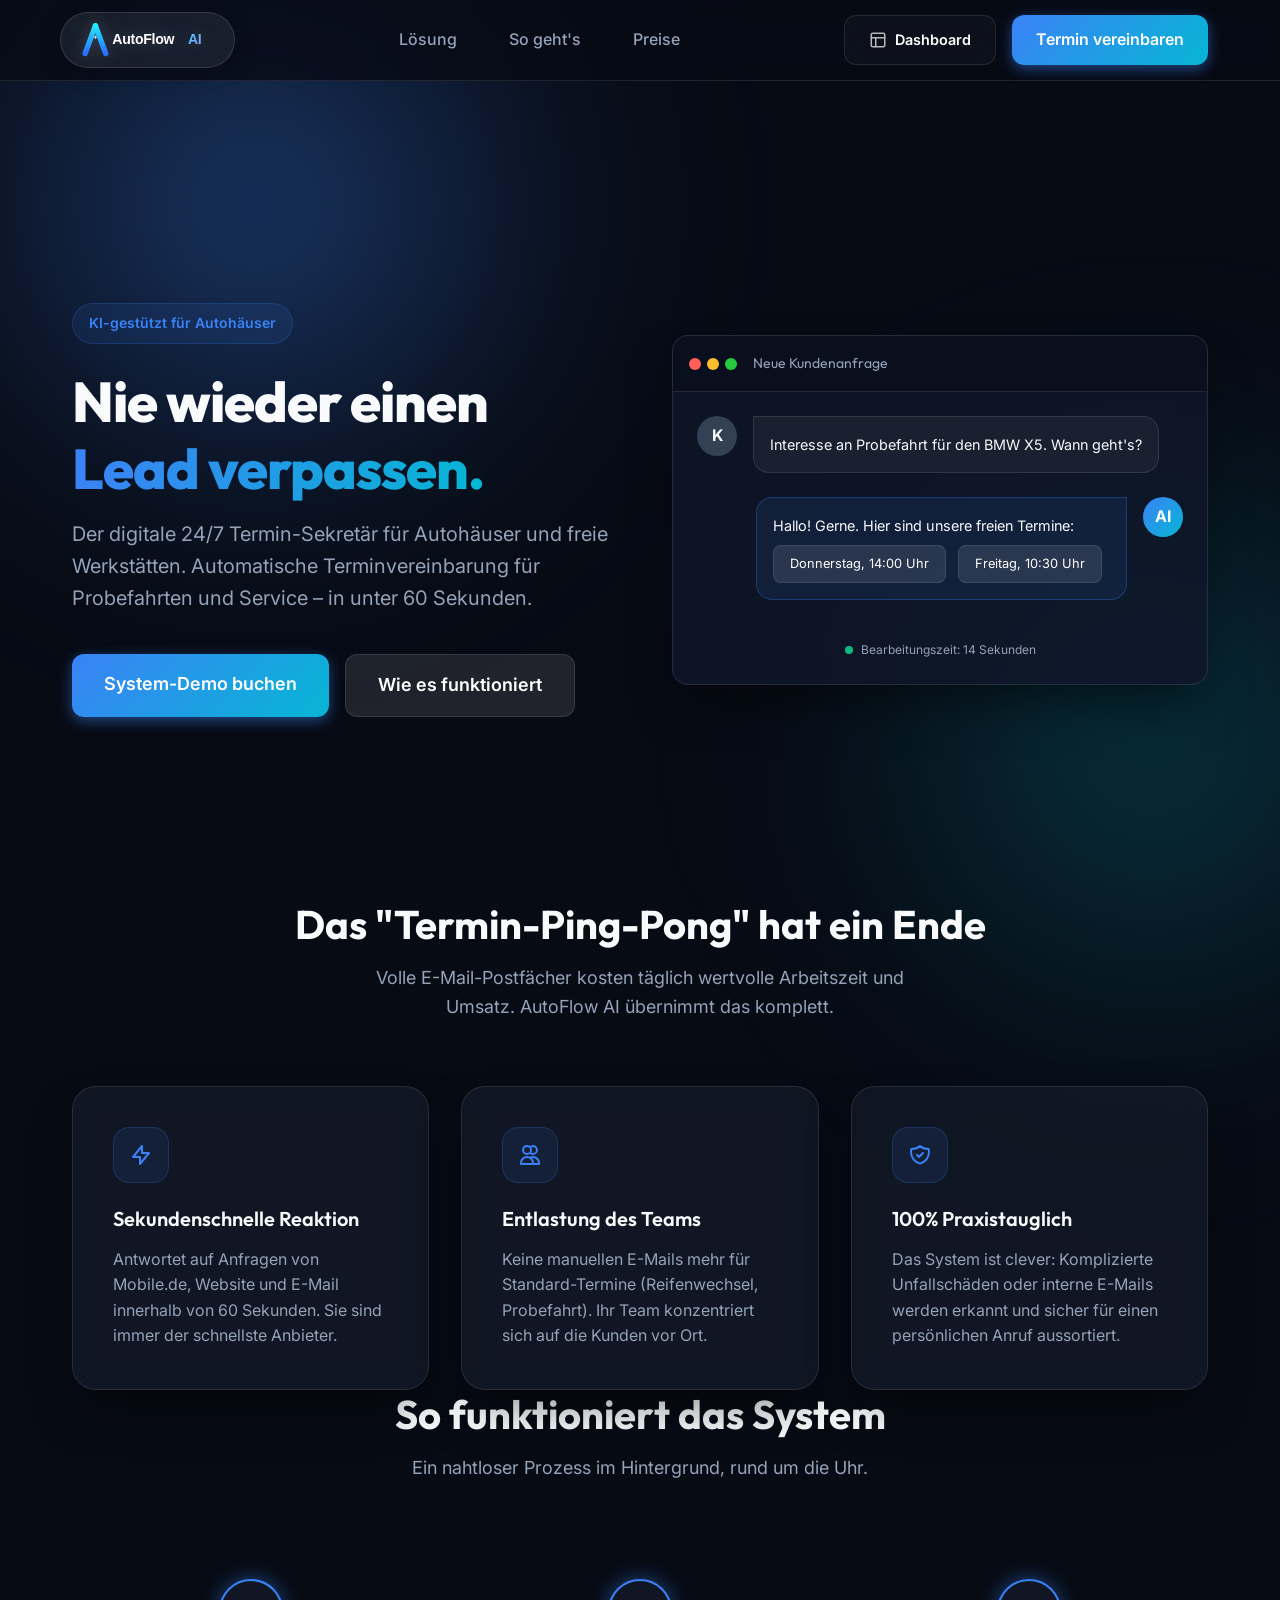
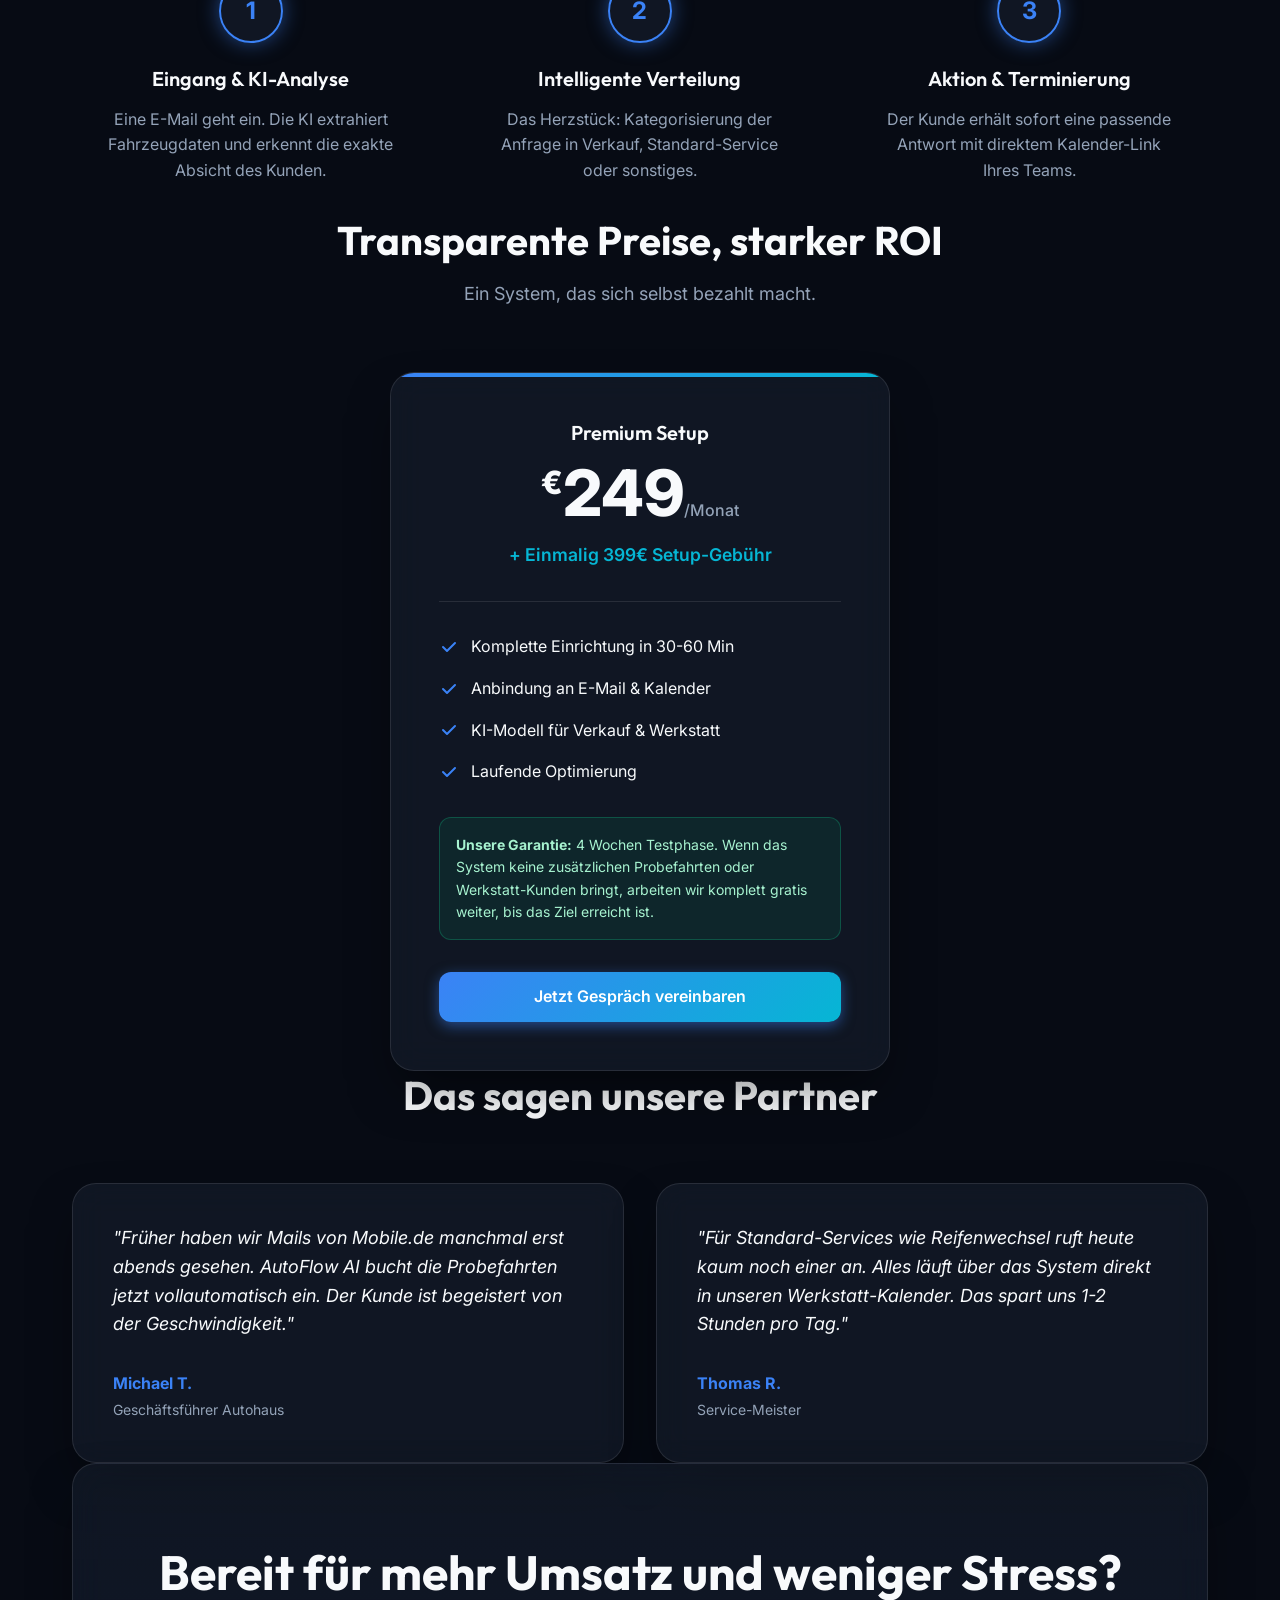
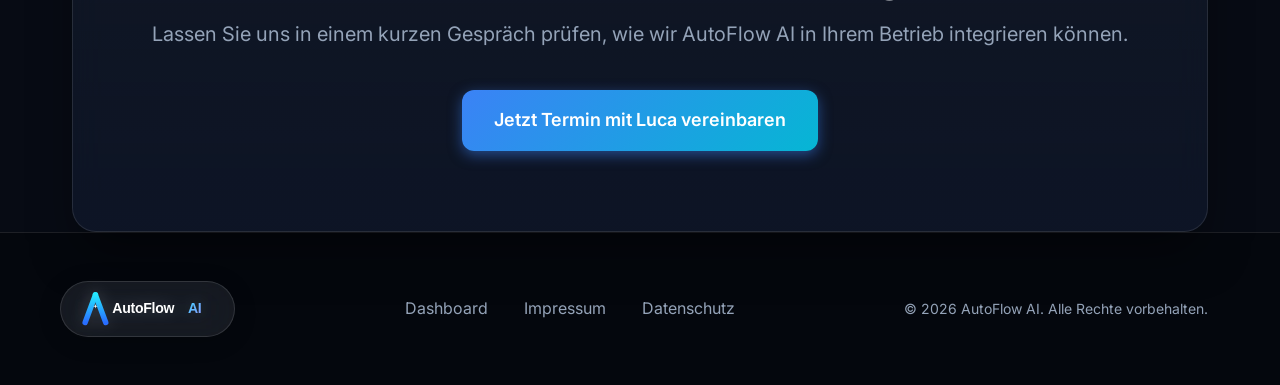
==== commit 666b7101: "feat: New dark-mode-compatible SVG logo with refreshed favicons - New logo.svg: clean vector wordmar" ====
--- a/index.html
+++ b/index.html
@@ -65,8 +65,7 @@
     <header class="navbar">
         <div class="container nav-container">
             <a href="/" class="logo">
-                <img src="logo.png" alt="AutoFlow AI" class="logo-img">
-                <span>AutoFlow AI</span>
+                <img src="logo.svg" alt="AutoFlow AI" class="logo-img logo-svg">
             </a>
             <nav class="nav-links">
                 <a href="#loesung">Lösung</a>
@@ -245,8 +244,7 @@
     <footer>
         <div class="container footer-content">
             <a href="/" class="logo">
-                <img src="logo.png" alt="AutoFlow AI" class="logo-img">
-                <span>AutoFlow AI</span>
+                <img src="logo.svg" alt="AutoFlow AI" class="logo-img logo-svg">
             </a>
             <div class="footer-links">
                 <a href="https://dashboard.autoflow-ai.de">Dashboard</a>
--- a/style.css
+++ b/style.css
@@ -242,17 +242,23 @@
     height: 32px;
     width: auto;
     filter: brightness(1.1) drop-shadow(0 0 8px rgba(255, 255, 255, 0.2));
-    background: white;
-    padding: 5px;
-    border-radius: 10px;
-    box-shadow: 0 4px 12px rgba(0, 0, 0, 0.1);
+    background: transparent;
+    padding: 0;
+    border-radius: 0;
+    box-shadow: none;
     transition: all 0.4s cubic-bezier(0.4, 0, 0.2, 1);
 }
 
+/* SVG wordmark logo — needs more height since it includes the full text */
+.logo-svg {
+    height: 38px;
+    width: auto;
+}
+
 .logo:hover .logo-img {
-    transform: scale(1.1) rotate(-3deg);
-    filter: brightness(1.2) drop-shadow(0 0 12px rgba(255, 255, 255, 0.4));
-    box-shadow: 0 8px 20px rgba(0, 0, 0, 0.2);
+    transform: scale(1.05);
+    filter: brightness(1.2) drop-shadow(0 0 14px rgba(56, 189, 248, 0.5));
+    box-shadow: none;
 }
 
 .nav-links a {
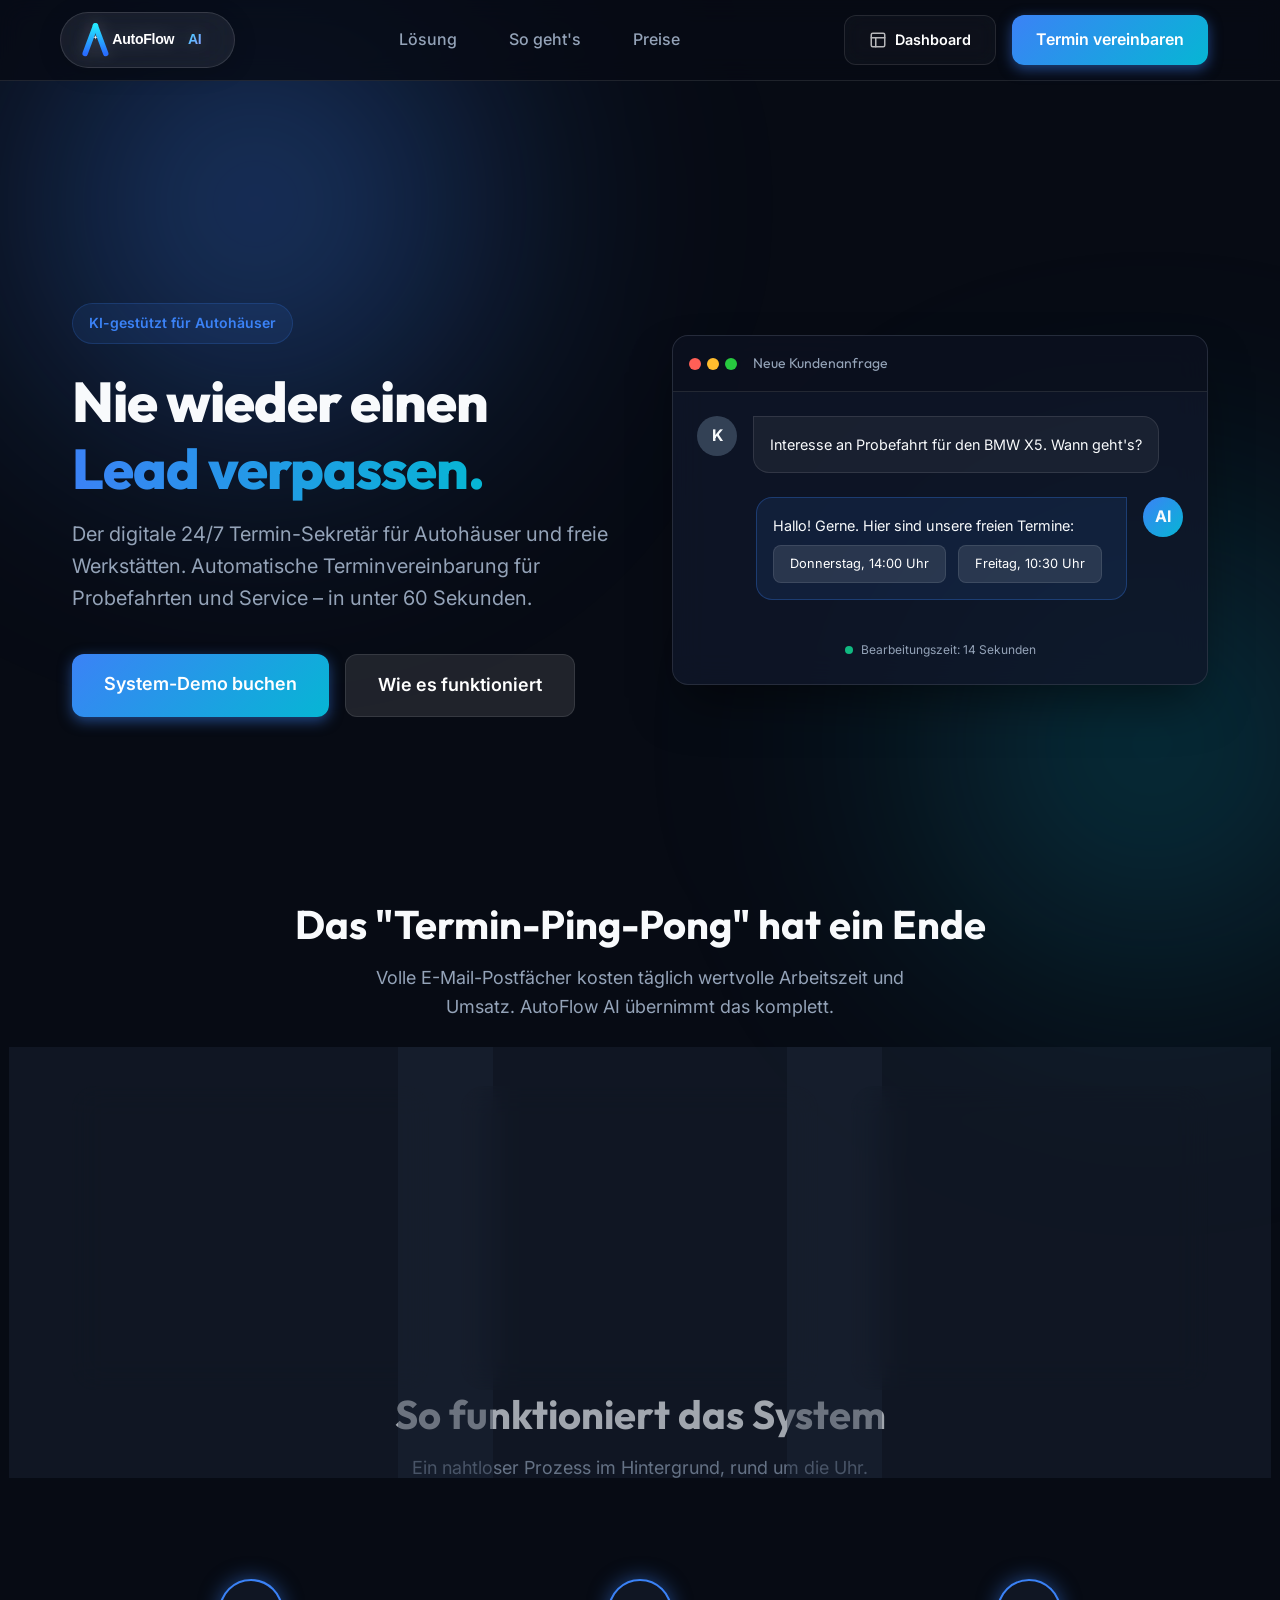
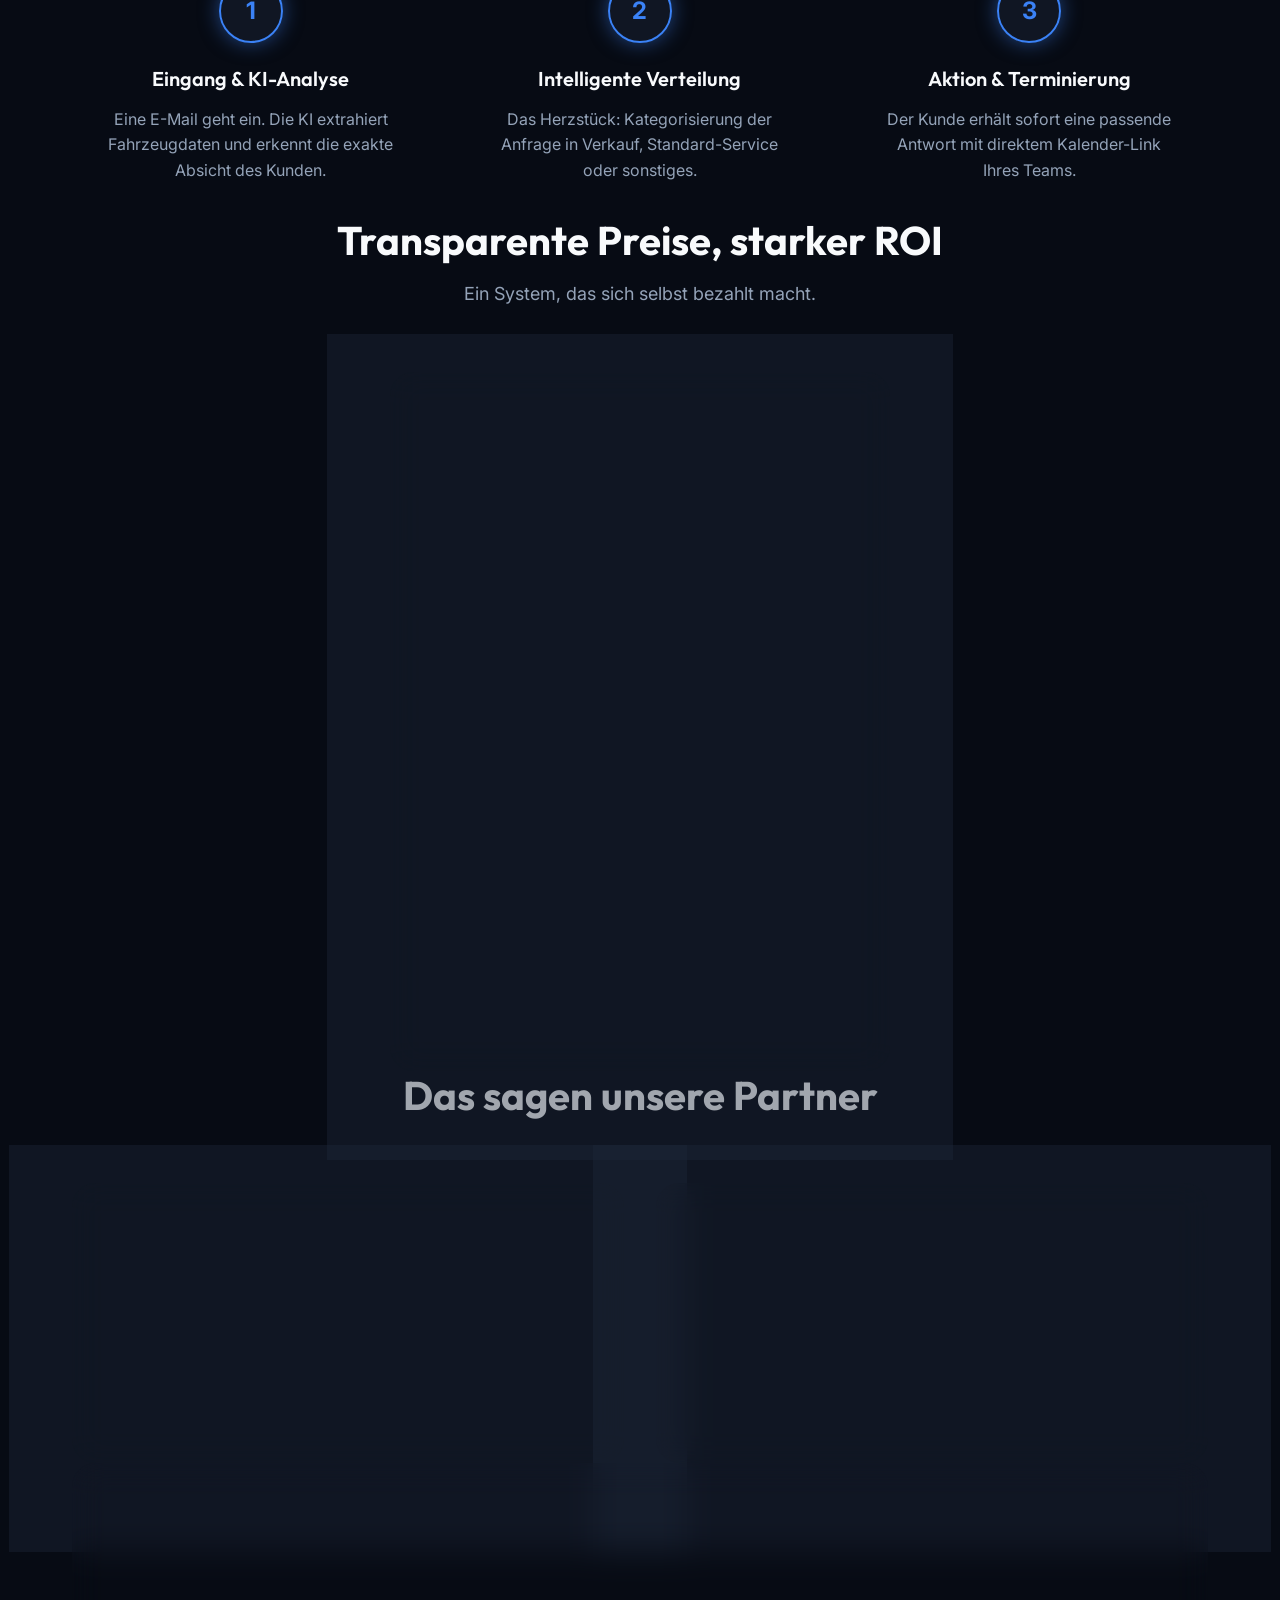
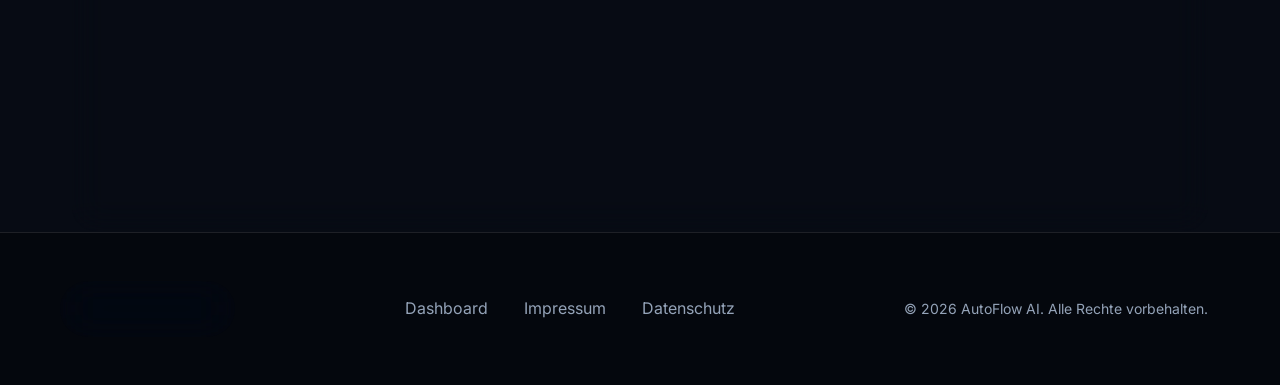
==== commit c1ffddcf: "fix: Regenerate favicons from new A-icon logo with proper transparency - Redrawn A-icon in cyan-to-b" ====
--- a/index.html
+++ b/index.html
@@ -43,7 +43,7 @@
       "name": "AutoFlow AI",
       "alternateName": "Auto Flow AI",
       "url": "https://autoflow-ai.de",
-      "logo": "https://autoflow-ai.de/autoflow_ai_logo.svg",
+      "logo": "https://autoflow-ai.de/android-chrome-512x512.png",
       "description": "AutoFlow AI ist die smarte Automatisierungslösung für Autohäuser und Meisterwerkstätten. Der digitale 24/7 Termin-Sekretär für automatische Terminvereinbarung.",
       "contactPoint": {
         "@type": "ContactPoint",
